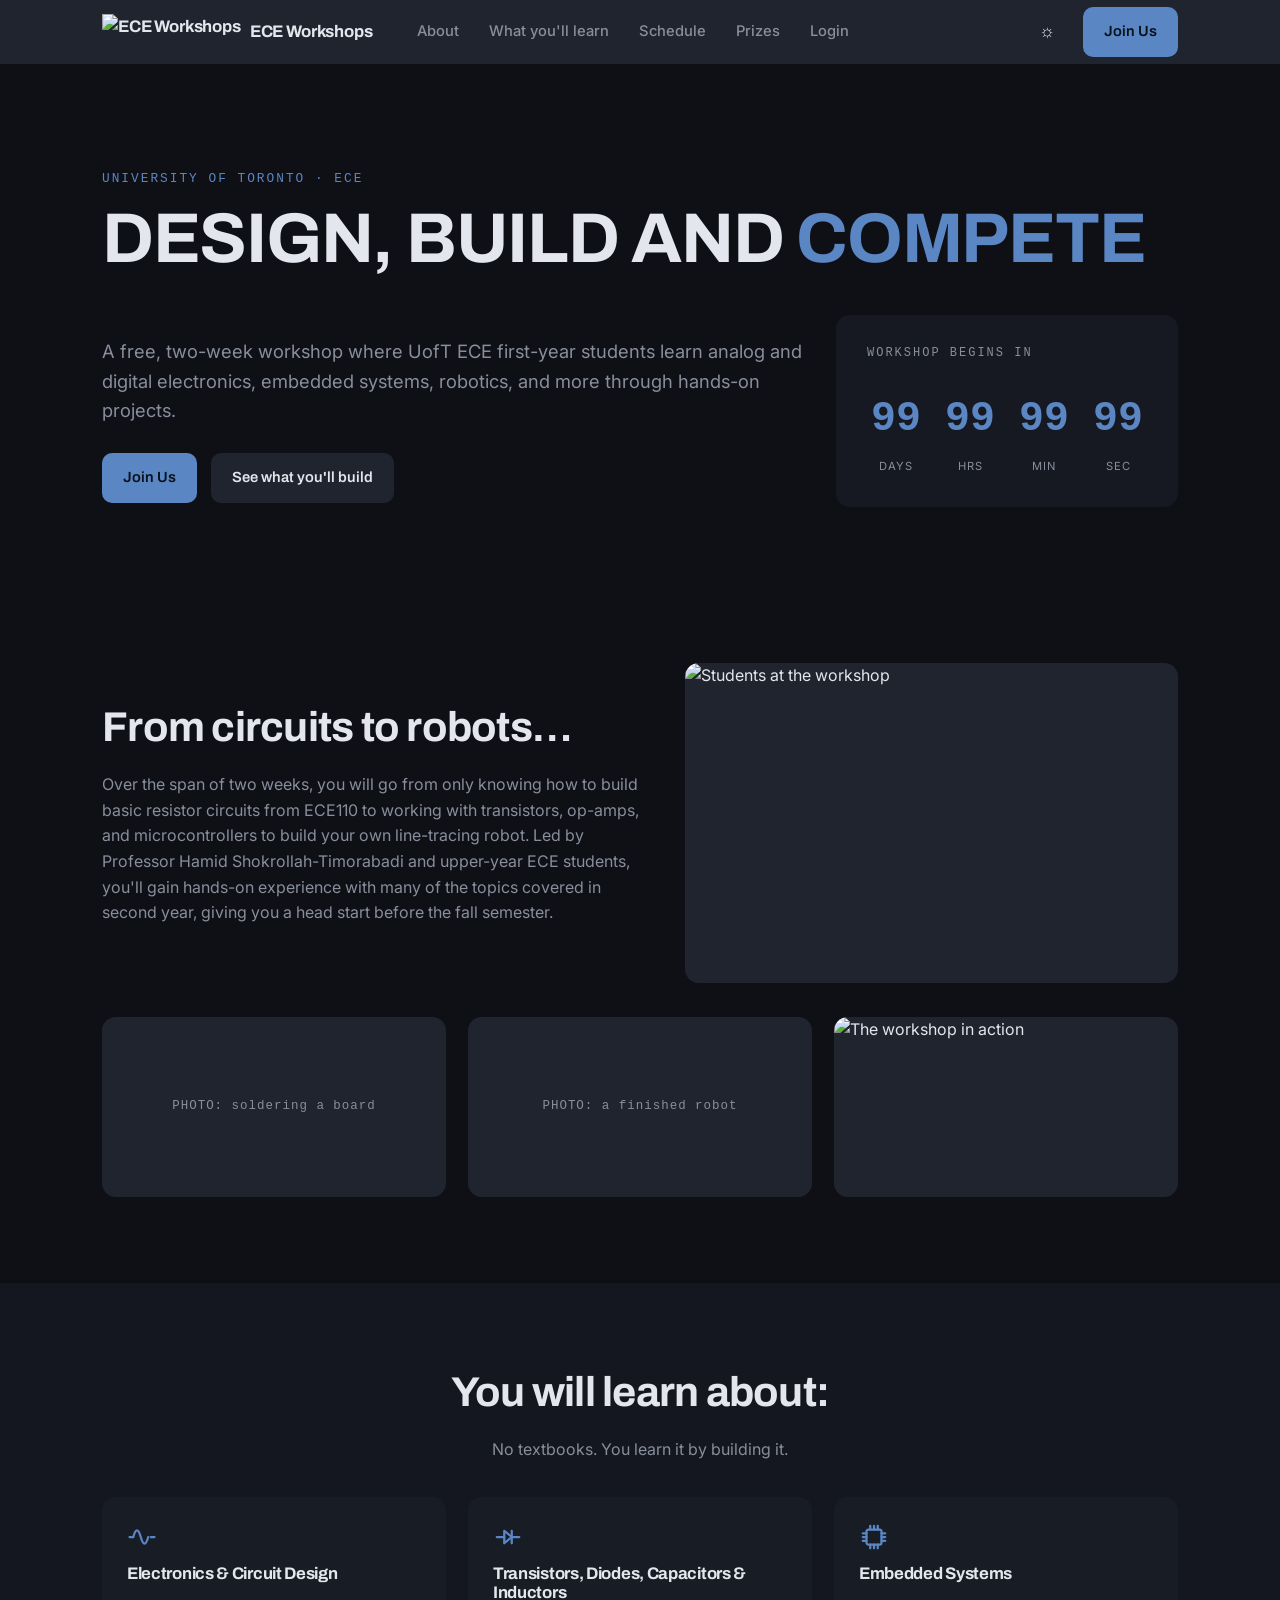
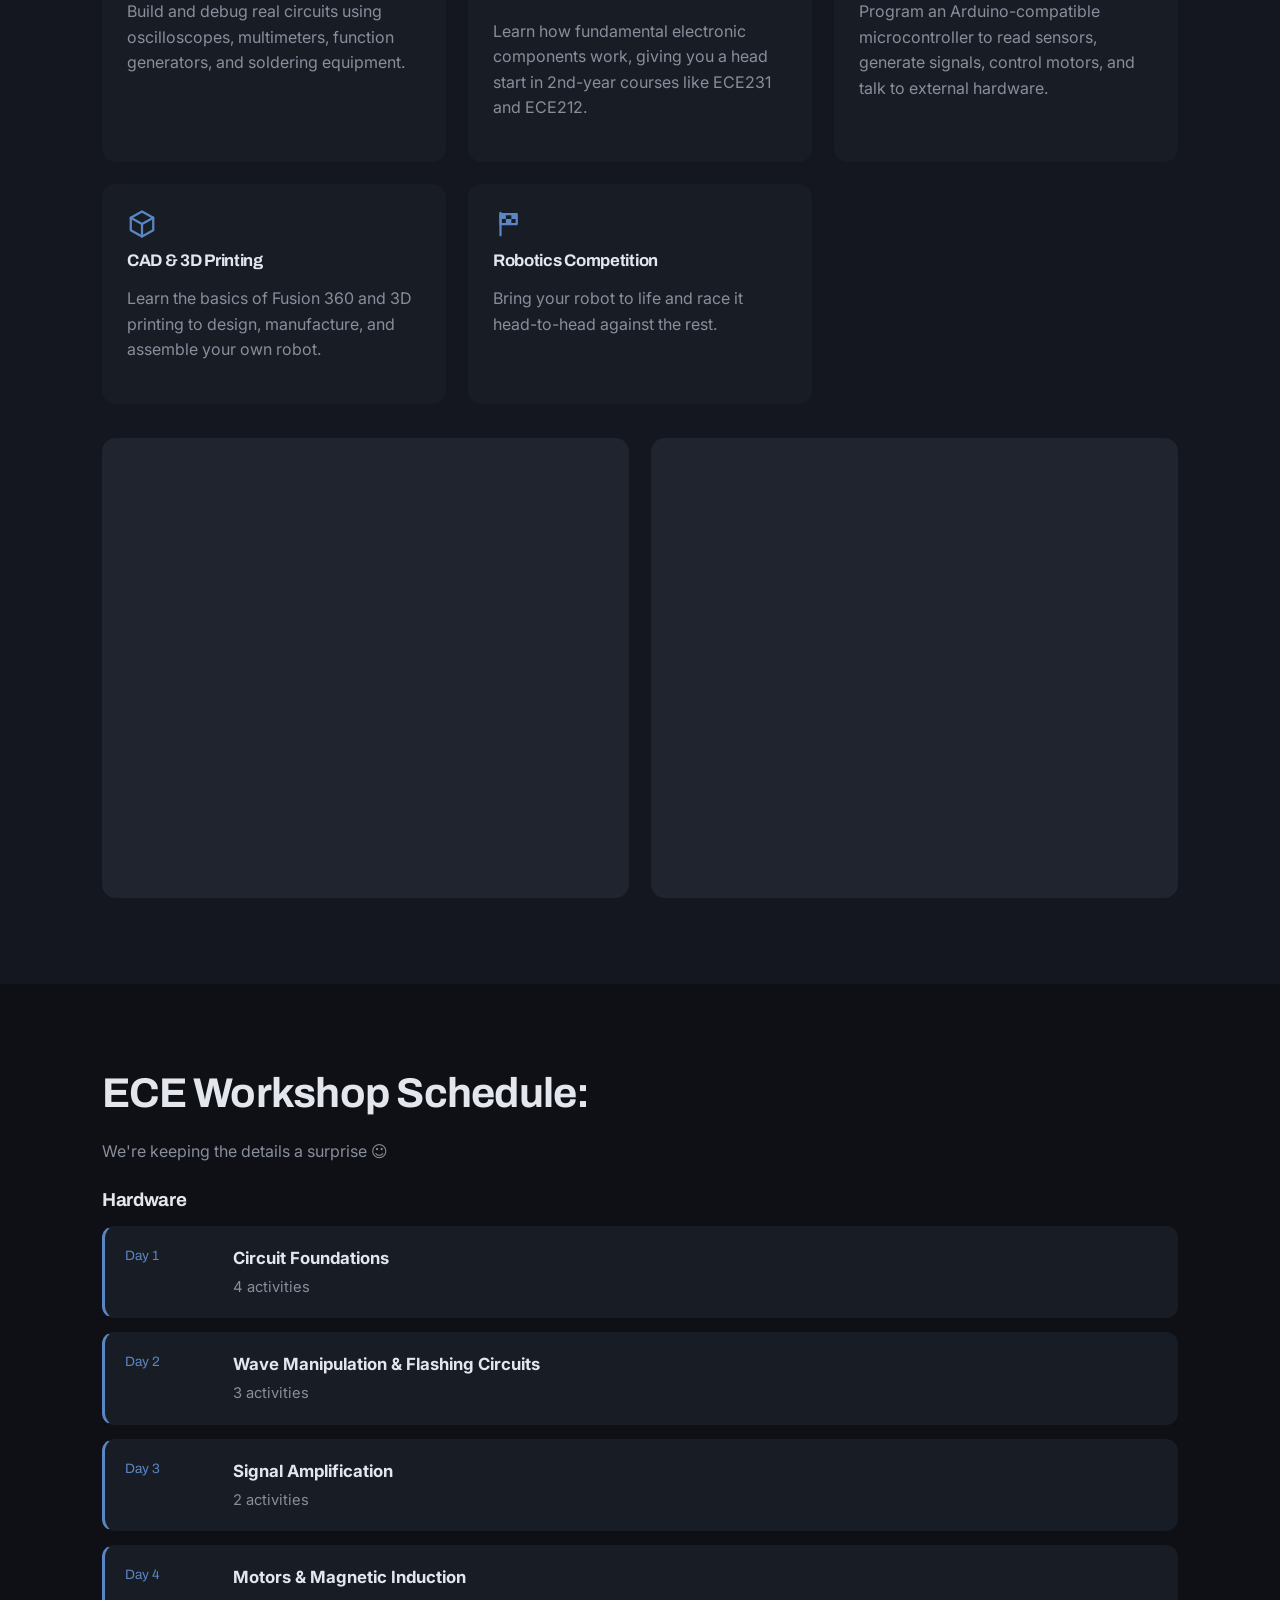
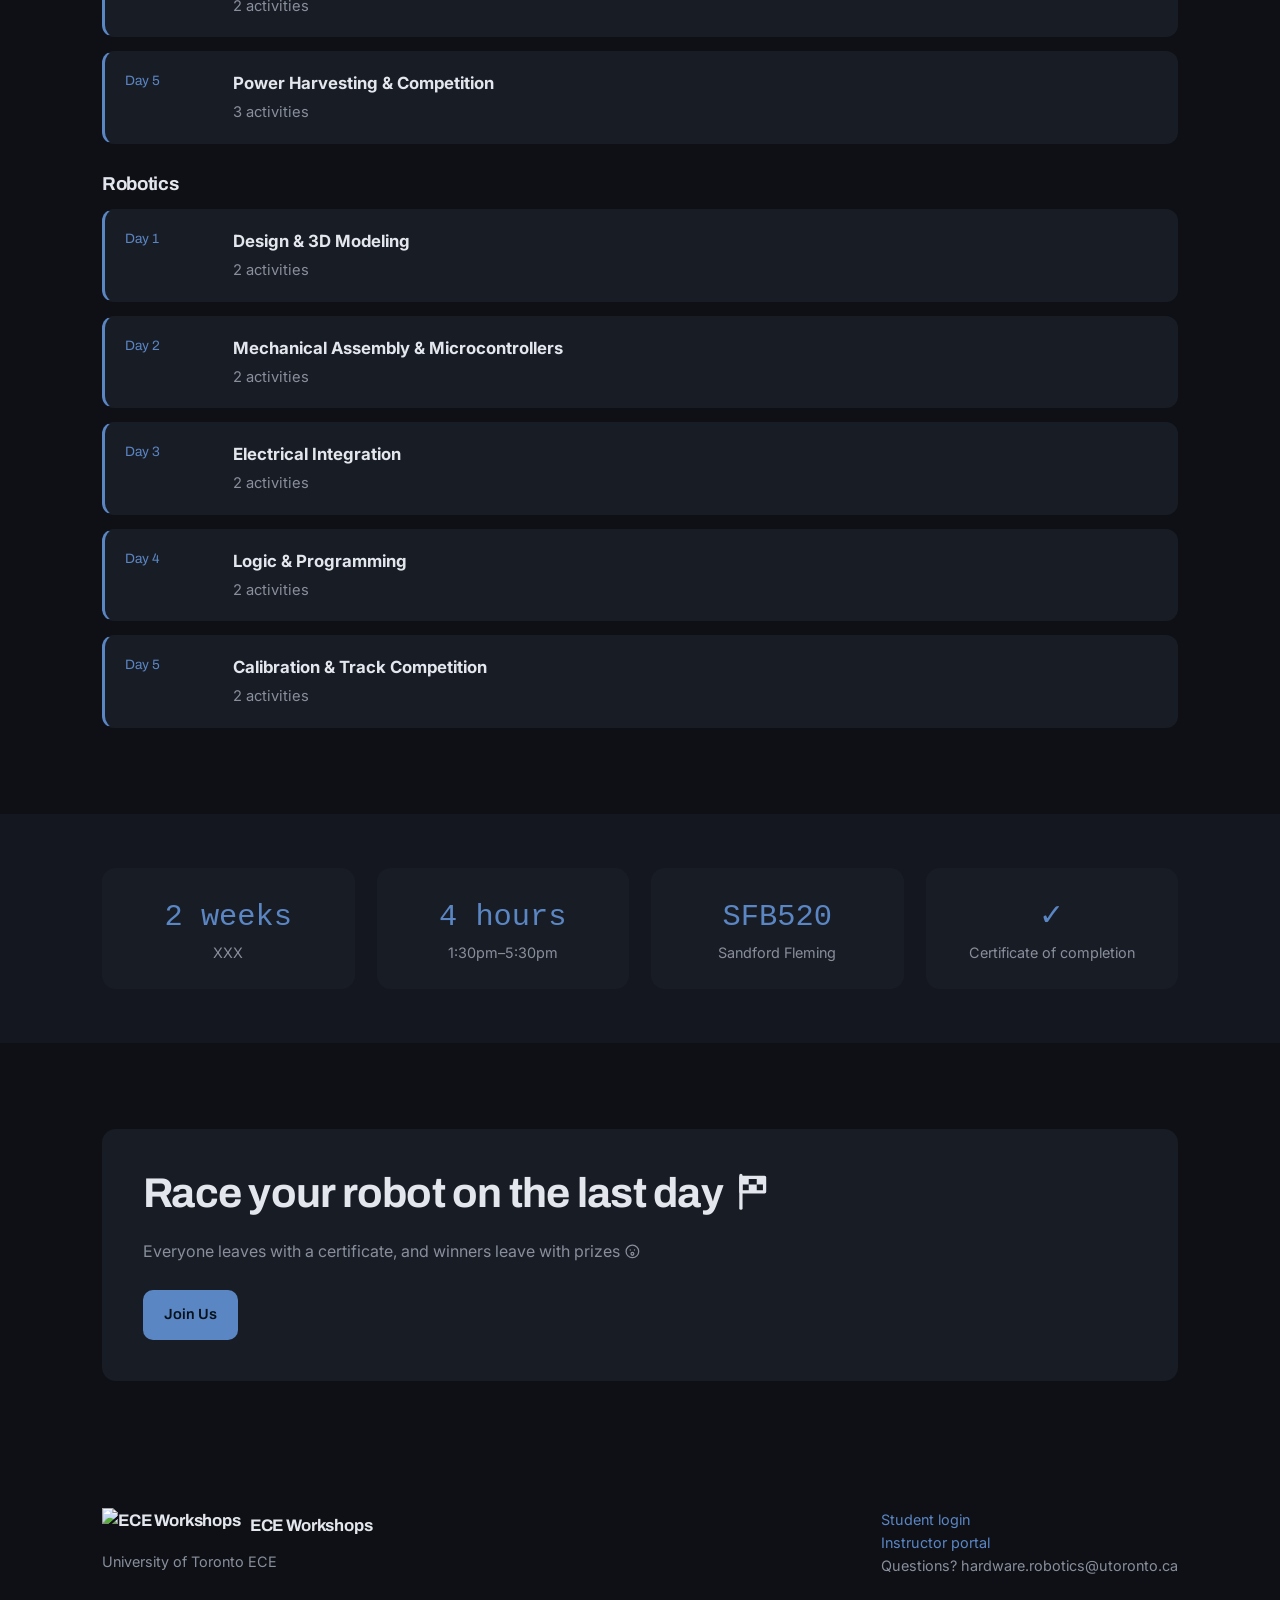
==== index.html @ 134e90f6 "updated photo names to reflect year and changed logo to workshop logo" ====
<!DOCTYPE html>
<html lang="en" data-theme="dark">

<head>
  <meta charset="UTF-8" />
  <meta name="viewport" content="width=device-width, initial-scale=1.0" />
  <title>ECE Workshops · UofT</title>
  <meta name="description"
    content="A free two-week UofT ECE workshop where first-years learn electronics, embedded systems, and robotics through hands-on projects." />

  <!-- set the saved theme before paint so there's no flash -->
  <script>
    (function () {
      try {
        var t = localStorage.getItem("theme");
        if (t) document.documentElement.setAttribute("data-theme", t);
      } catch (e) { }
    })();
  </script>

  <link rel="preconnect" href="https://fonts.googleapis.com" />
  <link rel="preconnect" href="https://fonts.gstatic.com" crossorigin />
  <link
    href="https://fonts.googleapis.com/css2?family=Archivo:wght@500;600;700;800&family=Inter:wght@400;500;600;700&display=swap"
    rel="stylesheet" />
  <link rel="stylesheet" href="css/style.css" />
</head>

<body class="mono">

  <!-- ===== nav ===== -->
  <nav class="nav">
    <div class="wrap nav-inner">
      <a href="index.html" class="brand"><img src="assets/logo.png" class="brand-logo"
          alt="ECE Workshops" /> ECE Workshops</a>
      <div class="nav-links">
        <a href="#about">About</a>
        <a href="#learn">What you'll learn</a>
        <a href="#schedule">Schedule</a>
        <a href="#prizes">Prizes</a>
        <a href="login.html">Login</a>
      </div>
      <div class="nav-right">
        <button id="themeBtn" class="theme-btn" type="button" aria-label="Toggle theme">&#9788;</button>
        <a class="btn btn-primary" href="https://www.youtube.com/watch?v=dQw4w9WgXcQ" target="_blank" rel="noopener">Join Us</a>
      </div>
    </div>
  </nav>

  <!-- ===== hero ===== -->
  <header class="hero">
    <div class="wrap">
      <p class="eyebrow">University of Toronto · ECE</p>
      <h1>Design, Build and <span class="grad">Compete</span></h1>
      <div class="hero-row">
        <div class="hero-left">
          <p class="lead">
            A free, two-week workshop where UofT ECE first-year students learn analog
            and digital electronics, embedded systems, robotics, and more through
            hands-on projects.
          </p>
          <div class="hero-btns">
            <a class="btn btn-primary apply-bob" href="https://www.youtube.com/watch?v=dQw4w9WgXcQ" target="_blank" rel="noopener">Join Us</a>
            <a class="btn btn-ghost" href="#learn">See what you'll build</a>
          </div>
        </div>

        <!-- countdown -->
        <div class="countdown" id="countdown">
          <span class="cd-label">Workshop begins in</span>
          <div class="cd-clock">
            <div class="cd-unit"><b id="cd-d">00</b><span>days</span></div>
            <div class="cd-unit"><b id="cd-h">00</b><span>hrs</span></div>
            <div class="cd-unit"><b id="cd-m">00</b><span>min</span></div>
            <div class="cd-unit"><b id="cd-s">00</b><span>sec</span></div>
          </div>
        </div>
      </div>
    </div>
  </header>

  <!-- ===== about ===== -->
  <section class="section" id="about">
    <div class="wrap split">
      <div class="reveal">
        <h2>From circuits to robots&hellip;</h2>
        <p class="sub">
          Over the span of two weeks, you will go from only knowing how to build
          basic resistor circuits from ECE110 to working with transistors, op-amps,
          and microcontrollers to build your own line-tracing robot. Led by
          Professor Hamid Shokrollah-Timorabadi and upper-year ECE students, you'll
          gain hands-on experience with many of the topics covered in second year,
          giving you a head start before the fall semester.
        </p>
      </div>
      <div class="reveal grid">
        <img class="media tall" src="assets/group_photo_2025.jpg" alt="Students at the workshop" />
      </div>
    </div>

    <div class="wrap grid grid-3" style="margin-top:34px">
      <div class="ph">PHOTO: soldering a board</div>
      <div class="ph">PHOTO: a finished robot</div>
      <img class="media photo" src="assets/workshop_happening_2025.jpg" alt="The workshop in action" />
    </div>
  </section>

  <!-- ===== what you'll learn ===== -->
  <section class="section" id="learn" style="background:var(--bg-2)">
    <div class="reveal wrap" style="text-align:center;margin-bottom:34px">
      <h2>You will learn about:</h2>
      <p class="sub" style="margin:0 auto">No textbooks. You learn it by building it.</p>
    </div>

    <div class="wrap grid grid-3 reveal">
      <div class="card">
        <svg class="cic" viewBox="0 0 24 24" fill="none" stroke="currentColor" stroke-width="1.8" stroke-linecap="round"
          stroke-linejoin="round" aria-hidden="true">
          <path d="M2 12h3" />
          <path d="M19 12h3" />
          <path d="M5 12c2-7 4-7 6 0s4 7 6 0" />
        </svg>
        <h3>Electronics &amp; Circuit Design</h3>
        <p class="muted">Build and debug real circuits using oscilloscopes, multimeters, function generators, and
          soldering equipment.</p>
      </div>
      <div class="card">
        <svg class="cic" viewBox="0 0 24 24" fill="none" stroke="currentColor" stroke-width="1.8" stroke-linecap="round"
          stroke-linejoin="round" aria-hidden="true">
          <path d="M3 12h6" />
          <path d="M21 12h-6" />
          <path d="M9 7l6 5-6 5z" />
          <path d="M15 7v10" />
        </svg>
        <h3>Transistors, Diodes, Capacitors &amp; Inductors</h3>
        <p class="muted">Learn how fundamental electronic components work, giving you a head start in 2nd-year courses
          like ECE231 and ECE212.</p>
      </div>
      <div class="card">
        <svg class="cic" viewBox="0 0 24 24" fill="none" stroke="currentColor" stroke-width="1.8" stroke-linecap="round"
          stroke-linejoin="round" aria-hidden="true">
          <rect x="6" y="6" width="12" height="12" rx="1.5" />
          <path d="M9 3v3M12 3v3M15 3v3M9 18v3M12 18v3M15 18v3M3 9h3M3 12h3M3 15h3M18 9h3M18 12h3M18 15h3" />
        </svg>
        <h3>Embedded Systems</h3>
        <p class="muted">Program an Arduino-compatible microcontroller to read sensors, generate signals, control
          motors, and talk to external hardware.</p>
      </div>
      <div class="card">
        <svg class="cic" viewBox="0 0 24 24" fill="none" stroke="currentColor" stroke-width="1.8" stroke-linecap="round"
          stroke-linejoin="round" aria-hidden="true">
          <path d="M12 2l9 5v10l-9 5-9-5V7z" />
          <path d="M12 12l9-5M12 12v10M12 12L3 7" />
        </svg>
        <h3>CAD &amp; 3D Printing</h3>
        <p class="muted">Learn the basics of Fusion 360 and 3D printing to design, manufacture, and assemble your own
          robot.</p>
      </div>
      <div class="card">
        <svg class="cic" viewBox="0 0 24 24" fill="none" stroke="currentColor" stroke-width="1.8" stroke-linecap="round"
          stroke-linejoin="round" aria-hidden="true">
          <path d="M6 3v18" />
          <path d="M6 4h13v8H6z" />
          <path d="M6 4h4.3v4H6zM14.7 4H19v4h-4.3zM10.3 8h4.4v4h-4.4z" fill="currentColor" stroke="none" />
        </svg>
        <h3>Robotics Competition</h3>
        <p class="muted">Bring your robot to life and race it head-to-head against the rest.</p>
      </div>
    </div>

    <div class="wrap grid grid-2 reveal" style="margin-top:34px">
      <video class="media video" src="assets/hand_crank_joule_thief_2025.MOV" autoplay muted loop playsinline
        preload="auto"></video>
      <video class="media video" src="assets/robot_in_action_2025.MOV" autoplay muted loop playsinline
        preload="auto"></video>
    </div>
  </section>

  <!-- ===== schedule ===== -->
  <section class="section" id="schedule">
    <div class="wrap">
      <div class="reveal" style="margin-bottom:26px">
        <h2>ECE Workshop Schedule:</h2>
        <p class="sub">We're keeping the details a surprise &#9786;</p>
      </div>

      <h3 style="margin-bottom:14px">Hardware</h3>
      <div class="timeline reveal" style="margin-bottom:30px">
        <div class="day-row"><span class="daytag">Day 1</span>
          <div>
            <h4>Circuit Foundations</h4>
            <p>4 activities</p>
          </div>
        </div>
        <div class="day-row"><span class="daytag">Day 2</span>
          <div>
            <h4>Wave Manipulation &amp; Flashing Circuits</h4>
            <p>3 activities</p>
          </div>
        </div>
        <div class="day-row"><span class="daytag">Day 3</span>
          <div>
            <h4>Signal Amplification</h4>
            <p>2 activities</p>
          </div>
        </div>
        <div class="day-row"><span class="daytag">Day 4</span>
          <div>
            <h4>Motors &amp; Magnetic Induction</h4>
            <p>2 activities</p>
          </div>
        </div>
        <div class="day-row"><span class="daytag">Day 5</span>
          <div>
            <h4>Power Harvesting &amp; Competition</h4>
            <p>3 activities</p>
          </div>
        </div>
      </div>

      <h3 style="margin-bottom:14px">Robotics</h3>
      <div class="timeline reveal">
        <div class="day-row"><span class="daytag">Day 1</span>
          <div>
            <h4>Design &amp; 3D Modeling</h4>
            <p>2 activities</p>
          </div>
        </div>
        <div class="day-row"><span class="daytag">Day 2</span>
          <div>
            <h4>Mechanical Assembly &amp; Microcontrollers</h4>
            <p>2 activities</p>
          </div>
        </div>
        <div class="day-row"><span class="daytag">Day 3</span>
          <div>
            <h4>Electrical Integration</h4>
            <p>2 activities</p>
          </div>
        </div>
        <div class="day-row"><span class="daytag">Day 4</span>
          <div>
            <h4>Logic &amp; Programming</h4>
            <p>2 activities</p>
          </div>
        </div>
        <div class="day-row"><span class="daytag">Day 5</span>
          <div>
            <h4>Calibration &amp; Track Competition</h4>
            <p>2 activities</p>
          </div>
        </div>
      </div>
    </div>
  </section>

  <!-- ===== logistics ===== -->
  <section class="section-sm" style="background:var(--bg-2)">
    <div class="wrap grid grid-4 reveal">
      <div class="card stat">
        <div class="big">2 weeks</div>
        <div class="lbl">XXX</div>
      </div>
      <div class="card stat">
        <div class="big">4 hours</div>
        <div class="lbl">1:30pm&ndash;5:30pm</div>
      </div>
      <div class="card stat">
        <div class="big">SFB520</div>
        <div class="lbl">Sandford Fleming</div>
      </div>
      <div class="card stat">
        <div class="big">&#10003;</div>
        <div class="lbl">Certificate of completion</div>
      </div>
    </div>
  </section>

  <!-- ===== prizes ===== -->
  <section class="section" id="prizes">
    <div class="wrap">
      <div class="banner reveal">
        <h2>Race your robot on the last day
          <svg class="iic" viewBox="0 0 24 24" fill="none" stroke="currentColor" stroke-width="1.8"
            stroke-linecap="round" stroke-linejoin="round" aria-hidden="true">
            <path d="M6 3v18" />
            <path d="M6 4h13v8H6z" />
            <path d="M6 4h4.3v4H6zM14.7 4H19v4h-4.3zM10.3 8h4.4v4h-4.4z" fill="currentColor" stroke="none" />
          </svg>
        </h2>
        <p class="sub">
          Everyone leaves with a certificate, and winners leave with prizes
          <svg class="iic" viewBox="0 0 24 24" fill="none" stroke="currentColor" stroke-width="1.8"
            stroke-linecap="round" stroke-linejoin="round" aria-hidden="true">
            <circle cx="12" cy="12" r="9" />
            <circle cx="9" cy="10" r="1" fill="currentColor" stroke="none" />
            <circle cx="15" cy="10" r="1" fill="currentColor" stroke="none" />
            <circle cx="12" cy="15.5" r="2" />
          </svg>
        </p>
        <a class="btn btn-primary apply-bob" href="https://www.youtube.com/watch?v=dQw4w9WgXcQ" target="_blank" rel="noopener" style="margin-top:10px">Join Us</a>
      </div>
    </div>
  </section>

  <!-- ===== footer ===== -->
  <footer class="footer">
    <div class="wrap foot-grid">
      <div>
        <div class="brand" style="margin-bottom:6px"><img src="assets/logo.png" class="brand-logo"
            alt="ECE Workshops" /> ECE Workshops</div>
        <div>University of Toronto ECE</div>
      </div>
      <div>
        <div><a href="login.html">Student login</a></div>
        <div><a href="instructor.html">Instructor portal</a></div>
        <div>Questions? hardware.robotics@utoronto.ca</div>
      </div>
    </div>
  </footer>

  <script src="js/theme.js"></script>
  <script src="js/main.js"></script>
</body>

</html>
---- css/style.css ----
﻿/* ============================================================
   ece workshops - main stylesheet
   one file for the whole site
   theme: uoft institutional navy
   fonts: archivo (headings/brand), inter (ui)
   ============================================================ */

/* theme variables */
:root {
  /* dark navy is default */
  --bg:        #0e1016;   /* greyed navy-slate */
  --bg-2:      #14171f;
  --surface:   #181c25;
  --surface-2: #20242f;
  --sidebar:   #121620;
  --text:      #e3e6ec;
  --muted:     #888e9b;
  /* muted, varied accents (dialed back so it isn't one neon hue) */
  --accent:    #5b86c4;   /* dusty blue */
  --accent-2:  #9a82bd;   /* muted lavender */
  --good:      #6aa385;   /* sage green */
  --warn:      #c79a5f;   /* ochre */
  --teal:      #5fa1a4;   /* muted teal */
  --rose:      #c2807f;   /* muted rose */
  --border:    transparent;   /* flat look, no borders */
  --grid:      rgba(255,255,255,0.014);
  --vignette:  rgba(0,0,0,0.45);
  --shadow:    0 14px 34px rgba(0,0,0,0.40);
  --glow:      0 0 0 rgba(0,0,0,0);

  --maxw: 1120px;
  --radius: 14px;
  --font-head: "Archivo", system-ui, -apple-system, sans-serif;
  --font-body: "Inter", system-ui, -apple-system, sans-serif;
  --font-mono: ui-monospace, "Cascadia Code", "Courier New", monospace;
}

[data-theme="light"] {
  --bg:        #eceef2;
  --bg-2:      #f3f5f8;
  --surface:   #ffffff;
  --surface-2: #eef0f4;
  --sidebar:   #ffffff;
  --text:      #1b2330;
  --muted:     #626a78;
  --accent:    #3f6aa8;   /* dusty blue */
  --accent-2:  #7a5fa6;   /* muted purple */
  --good:      #4a8568;   /* sage green */
  --warn:      #a87b3c;   /* ochre */
  --teal:      #3f8589;   /* muted teal */
  --rose:      #a85f5e;   /* muted rose */
  --border:    transparent;
  --grid:      rgba(20,30,50,0.022);
  --vignette:  rgba(120,135,160,0.22);
  --shadow:    0 14px 30px rgba(40,55,80,0.12);
  --glow:      0 0 0 rgba(0,0,0,0);
}

/* reset */
* { box-sizing: border-box; }

html { scroll-behavior: smooth; }

body {
  margin: 0;
  font-family: var(--font-body);
  color: var(--text);
  background: var(--bg);
  line-height: 1.6;
  -webkit-font-smoothing: antialiased;
  overflow-x: hidden;
  transition: background .35s ease, color .35s ease;
}

/* flat background, no grid or vignette */

img { max-width: 100%; display: block; }

a { color: var(--accent); text-decoration: none; }
a:hover { text-decoration: underline; }

h1, h2, h3 {
  font-family: var(--font-head);
  font-weight: 700;
  line-height: 1.15;
  letter-spacing: -0.018em;
  margin: 0 0 .5em;
}

.wrap {
  width: 100%;
  max-width: var(--maxw);
  margin: 0 auto;
  padding: 0 22px;
}

.section { padding: 86px 0; }
.section-sm { padding: 54px 0; }

.eyebrow {
  font-family: var(--font-mono);
  font-size: .8rem;
  letter-spacing: 2px;
  text-transform: uppercase;
  color: var(--teal);
  margin-bottom: 10px;
}

.muted { color: var(--muted); }

/* ---------- buttons ---------- */
.btn {
  display: inline-flex;
  align-items: center;
  gap: 8px;
  font-family: var(--font-head);
  font-size: .92rem;
  font-weight: 600;
  letter-spacing: 0;
  padding: 12px 20px;
  border-radius: 10px;
  border: 1px solid transparent;
  cursor: pointer;
  transition: background .15s ease, border-color .15s ease, color .15s ease;
}
.btn:hover { text-decoration: none; }

.btn-primary {
  background: var(--accent);
  color: #06121a;
}
.btn-primary:hover { filter: brightness(0.94); }

.btn-ghost {
  background: var(--surface-2);
  color: var(--text);
}
.btn-ghost:hover { background: color-mix(in srgb, var(--text) 9%, var(--surface-2)); }

/* ---------- nav ---------- */
.nav {
  position: sticky;
  top: 0;
  z-index: 50;
  background: var(--surface-2);
}
.nav-inner {
  display: flex;
  align-items: center;
  gap: 18px;
  height: 64px;
}
.brand {
  font-family: var(--font-head);
  font-weight: 700;
  font-size: 1.05rem;
  color: var(--text);
  letter-spacing: -0.01em;
  display: flex;
  align-items: center;
  gap: 9px;
}
.brand:hover { text-decoration: none; }
.brand-logo { height: 36px; width: auto; display: block; }
.nav-links {
  display: flex;
  gap: 30px;
  margin-left: 26px;
}
.nav-links a {
  color: var(--muted);
  font-size: .92rem;
  font-weight: 500;
}
.nav-links a:hover { color: var(--text); text-decoration: none; }
.nav-right {
  margin-left: auto;
  display: flex;
  align-items: center;
  gap: 16px;
}
/* plain text link in the nav (e.g. Home), grounded not a pill */
.nav-back {
  color: var(--muted);
  font-size: .92rem;
  font-weight: 500;
}
.nav-back:hover { color: var(--text); text-decoration: none; }

/* theme toggle button */
.theme-btn {
  width: 40px;
  height: 40px;
  border-radius: 50%;
  border: none;
  background: var(--surface-2);
  color: var(--text);
  font-size: 1.1rem;
  cursor: pointer;
  display: grid;
  place-items: center;
  transition: transform .2s ease;
}
.theme-btn:hover { color: var(--accent); }

/* ---------- hero ---------- */
.hero {
  position: relative;
  padding: 92px 0 70px;
  overflow: hidden;
}
.hero h1 {
  font-size: clamp(2.4rem, 6vw, 4.4rem);
  text-transform: uppercase;
}
.hero h1 .grad {
  color: var(--accent);
}
.hero p.lead {
  font-size: 1.15rem;
  color: var(--muted);
  margin: 18px 0 28px;
}
.hero-btns { display: flex; gap: 14px; flex-wrap: wrap; }

.hero-row {
  display: flex;
  align-items: stretch;
  gap: 28px;
  margin-top: 18px;
  flex-wrap: wrap;
}
.hero-left {
  flex: 1 1 420px;
  display: flex;
  flex-direction: column;
  justify-content: center;
}
.hero-left .lead { margin-top: 0; }

/* floating emoji in hero */
.floaty {
  position: absolute;
  font-size: 2.4rem;
  opacity: .8;
  filter: drop-shadow(0 6px 14px rgba(0,0,0,.3));
  animation: float 6s ease-in-out infinite;
  user-select: none;
  pointer-events: none;
}
.floaty.f1 { top: 14%;  right: 12%; animation-delay: 0s;   }
.floaty.f2 { top: 52%;  right: 26%; animation-delay: 1.2s; font-size: 3rem; }
.floaty.f3 { top: 72%;  right: 8%;  animation-delay: .6s;  }
.floaty.f4 { top: 30%;  right: 38%; animation-delay: 2s;   font-size: 1.8rem; }

@keyframes float {
  0%, 100% { transform: translateY(0) rotate(-3deg); }
  50%      { transform: translateY(-18px) rotate(3deg); }
}

/* countdown box */
.countdown {
  flex: 0 0 auto;
  display: flex;
  flex-direction: column;
  justify-content: center;
  gap: 22px;
  padding: 28px 30px;
  border: 1px solid var(--border);
  border-radius: var(--radius);
  background: color-mix(in srgb, var(--surface) 75%, transparent);
}
.countdown .cd-label {
  font-family: var(--font-mono);
  font-size: .75rem;
  letter-spacing: 2px;
  text-transform: uppercase;
  color: var(--muted);
}
.cd-clock { display: flex; gap: 16px; flex-wrap: nowrap; }
.cd-unit { text-align: center; min-width: 58px; }
.cd-unit b {
  font-family: var(--font-mono);
  font-size: 2.6rem;
  color: var(--accent);
  display: block;
}
.cd-unit span {
  font-size: .7rem;
  letter-spacing: 1px;
  text-transform: uppercase;
  color: var(--muted);
}

/* ---------- generic cards / grids ---------- */
.grid { display: grid; gap: 22px; }
.grid-2 { grid-template-columns: repeat(2, 1fr); }
.grid-3 { grid-template-columns: repeat(3, 1fr); }
.grid-4 { grid-template-columns: repeat(4, 1fr); }

.card {
  background: var(--surface);
  border: 1px solid var(--border);
  border-radius: var(--radius);
  padding: 24px;
  transition: transform .2s ease, border-color .2s ease;
}
.card h3 { font-size: 1.05rem; }
.card .emoji { font-size: 1.9rem; display: block; margin-bottom: 10px; }

/* placeholder image box, no real assets yet */
.ph {
  display: grid;
  place-items: center;
  text-align: center;
  border-radius: var(--radius);
  border: 1px dashed var(--border);
  color: var(--muted);
  font-family: var(--font-mono);
  font-size: .78rem;
  letter-spacing: 1px;
  padding: 18px;
  min-height: 180px;
  background: var(--surface-2);
}
.ph.tall { min-height: 260px; }
.ph.video { min-height: 220px; }
.ph.video::before { content: "â–¶  "; font-size: 1rem; }

/* real photos / videos, sized to match the placeholders */
.media {
  width: 100%;
  display: block;
  border-radius: var(--radius);
  object-fit: cover;
  background: var(--surface-2);
}
.media.tall  { height: 320px; }
.media.photo { height: 180px; }
/* portrait (phone-shot) clips: fix the height, let width follow so they
   show full-frame and uncropped, centered in their column */
.media.video {
  width: auto;
  max-width: 100%;
  height: 460px;
  margin: 0 auto;
  justify-self: center;
  object-fit: contain;
}

/* ---------- about / text + image ---------- */
.split {
  display: grid;
  grid-template-columns: 1.1fr 1fr;
  gap: 40px;
  align-items: center;
}
.section h2 { font-size: clamp(1.8rem, 4vw, 2.6rem); }
.section .sub { color: var(--muted); max-width: 620px; }

/* ---------- schedule ---------- */
.timeline { display: grid; gap: 14px; }
.day-row {
  display: grid;
  grid-template-columns: 90px 1fr;
  gap: 18px;
  align-items: start;
  padding: 18px 20px;
  background: var(--surface);
  border: 1px solid var(--border);
  border-left: 3px solid var(--accent);
  border-radius: 12px;
}
.day-row .daytag {
  font-family: var(--font-head);
  font-size: .85rem;
  color: var(--accent);
}
.day-row h4 { margin: 0 0 4px; font-size: 1.05rem; }
.day-row p { margin: 0; color: var(--muted); font-size: .92rem; }

/* ---------- logistics stat cards ---------- */
.stat { text-align: center; }
.stat .big {
  font-family: var(--font-mono);
  font-size: 1.9rem;
  color: var(--accent);
}
.stat .lbl { color: var(--muted); font-size: .9rem; }

/* ---------- prizes banner ---------- */
.banner {
  border-radius: var(--radius);
  padding: 40px;
  border: 1px solid var(--border);
  background: var(--surface);
}

/* ---------- footer ---------- */
.footer {
  border-top: 1px solid var(--border);
  padding: 40px 0;
  color: var(--muted);
  font-size: .9rem;
}
.footer .foot-grid {
  display: flex;
  justify-content: space-between;
  gap: 20px;
  flex-wrap: wrap;
}

/* ---------- scroll reveal ---------- */
/* scroll-reveal disabled; content is shown immediately (no animation) */
.reveal { opacity: 1; transform: none; }
.reveal.in { opacity: 1; transform: none; }

/* the one animation we keep: a gentle bob on inline Apply buttons */
@keyframes bob {
  0%, 100% { transform: translateY(0); }
  50%      { transform: translateY(-5px); }
}
.apply-bob { animation: bob 1.8s ease-in-out infinite; }

/* monochrome inline icons (single color, no emoji) */
.cic { width: 30px; height: 30px; display: block; margin-bottom: 12px; color: var(--accent); }
.iic { width: 1.05em; height: 1.05em; vertical-align: -0.16em; }
.big-ic { width: 46px; height: 46px; color: var(--muted); }

/* ============================================================
   auth pages (login / signup)
   ============================================================ */
.auth-wrap {
  min-height: calc(100vh - 64px);
  display: grid;
  place-items: center;
  padding: 40px 20px;
}
.auth-card {
  width: 100%;
  max-width: 420px;
  background: var(--surface);
  border: 1px solid var(--border);
  border-radius: var(--radius);
  padding: 34px;
  box-shadow: var(--shadow);
}
.auth-card h1 { font-size: 1.7rem; text-align: center; margin-bottom: 6px; }
.auth-card .sub {
  text-align: center;
  color: var(--muted);
  font-size: .9rem;
  margin: 0 auto 26px;
  max-width: 30ch;
}
.field { margin-bottom: 16px; }
.field label {
  display: block;
  font-size: .82rem;
  margin-bottom: 6px;
  color: var(--muted);
}
.field input {
  width: 100%;
  padding: 12px 14px;
  border-radius: 10px;
  border: none;
  background: var(--surface-2);
  color: var(--text);
  font-family: var(--font-body);
  font-size: .95rem;
  transition: box-shadow .15s ease;
}
.field input::placeholder { color: color-mix(in srgb, var(--muted) 70%, transparent); }
.field input:focus {
  outline: none;
  box-shadow: 0 0 0 2px color-mix(in srgb, var(--accent) 35%, transparent);
}
.auth-card .btn { width: 100%; justify-content: center; margin-top: 4px; }
.auth-switch { text-align: center; margin-top: 20px; font-size: .88rem; color: var(--muted); }
.auth-switch a { font-weight: 600; }
/* tiny official-looking legal line under the card */
.auth-legal {
  text-align: center;
  margin-top: 22px;
  font-size: .74rem;
  color: var(--muted);
  opacity: .75;
}
.auth-legal a { color: inherit; }
.auth-legal a:hover { color: var(--text); }

.note {
  font-size: .82rem;
  color: var(--muted);
  background: var(--surface-2);
  border: 1px solid var(--border);
  border-radius: 10px;
  padding: 12px 14px;
  margin-bottom: 18px;
}
.form-msg { font-size: .88rem; margin-top: 12px; min-height: 20px; }
.form-msg.ok  { color: var(--good); }
.form-msg.err { color: #ff6b6b; }

/* tabs on auth card */
.tabs { display: flex; gap: 6px; margin-bottom: 22px; background: var(--bg-2); padding: 5px; border-radius: 12px; }
.tab {
  flex: 1;
  text-align: center;
  padding: 9px;
  border-radius: 9px;
  cursor: pointer;
  font-size: .9rem;
  color: var(--muted);
  border: none;
  background: transparent;
  font-family: var(--font-body);
}
.tab.active { background: var(--surface); color: var(--text); box-shadow: var(--shadow); }

/* ============================================================
   dashboard
   ============================================================ */
.dash-head {
  padding: 40px 0 10px;
}
.dash-head h1 { font-size: 1.9rem; }
.progress-wrap { margin-top: 18px; }
.progress-bar {
  height: 12px;
  border-radius: 999px;
  background: var(--surface-2);
  overflow: hidden;
  border: 1px solid var(--border);
}
.progress-bar i {
  display: block;
  height: 100%;
  width: 0;
  background: var(--good);
  transition: width 1s ease;
}
.progress-label { font-size: .85rem; color: var(--muted); margin-top: 8px; }

.day-card {
  background: var(--surface);
  border: 1px solid var(--border);
  border-radius: var(--radius);
  padding: 22px;
  position: relative;
  overflow: hidden;
}
.day-card .daytag {
  font-family: var(--font-mono);
  font-size: .75rem;
  letter-spacing: 1px;
  color: var(--accent);
  text-transform: uppercase;
}
/* give each day its own muted hue so it isn't one flat blue */
.day-card:nth-child(5n+2) .daytag { color: var(--teal); }
.day-card:nth-child(5n+3) .daytag { color: var(--good); }
.day-card:nth-child(5n+4) .daytag { color: var(--warn); }
.day-card:nth-child(5n+5) .daytag { color: var(--accent-2); }
.day-card h3 { font-size: 1.1rem; margin: 8px 0; }
.day-card.locked { color: var(--muted); }
.day-card.locked h3 { color: var(--muted); }
.lock-overlay {
  display: flex;
  align-items: center;
  gap: 8px;
  margin-top: 12px;
  font-size: .85rem;
  color: var(--muted);
}
.badge {
  display: inline-block;
  font-size: .72rem;
  letter-spacing: 1px;
  text-transform: uppercase;
  padding: 3px 10px;
  border-radius: 999px;
  font-family: var(--font-mono);
}
.badge.open   { background: color-mix(in srgb, var(--good) 22%, transparent); color: var(--good); }
.badge.locked { background: var(--surface-2); color: var(--muted); border: 1px solid var(--border); }
.badge.today  { background: color-mix(in srgb, var(--accent) 22%, transparent); color: var(--accent); }

.day-card .links { margin-top: 14px; display: flex; flex-wrap: wrap; gap: 10px; }
.chip {
  font-size: .82rem;
  padding: 7px 12px;
  border-radius: 9px;
  background: var(--surface-2);
  color: var(--text);
}
.chip:hover { background: color-mix(in srgb, var(--text) 9%, var(--surface-2)); text-decoration: none; }

/* resources table-ish list */
.res-list { display: grid; gap: 10px; }
.res-row {
  display: flex;
  align-items: center;
  gap: 14px;
  padding: 14px 18px;
  background: var(--surface);
  border: 1px solid var(--border);
  border-radius: 12px;
}
.res-row .ricon { font-size: 1.3rem; }
.res-row .rname { font-weight: 600; }
.res-row .rmeta { color: var(--muted); font-size: .82rem; }
.res-row .btn { margin-left: auto; }

/* gate banner if not "logged in" */
.gate {
  max-width: 460px;
  margin: 80px auto;
  text-align: center;
}

.filler {
  text-align: center;
  max-width: 560px;
  margin: 0 auto;
  padding: 70px 0;
}
.filler .big-emoji { font-size: 3.4rem; }

/* ---------- responsive ---------- */
@media (max-width: 860px) {
  .grid-3, .grid-4 { grid-template-columns: repeat(2, 1fr); }
  .split { grid-template-columns: 1fr; }
  .nav-links { display: none; }
  .floaty { display: none; }
  .countdown { flex-basis: 100%; }
}
@media (max-width: 540px) {
  .grid-2, .grid-3, .grid-4 { grid-template-columns: 1fr; }
  .section { padding: 60px 0; }
  .cd-clock { flex-wrap: wrap; }
  .cd-unit { min-width: 48px; }
  .cd-unit b { font-size: 1.5rem; }
  .footer .foot-grid { flex-direction: column; }
}

/* respect reduced motion */
@media (prefers-reduced-motion: reduce) {
  * { animation: none !important; scroll-behavior: auto; }
  .reveal { opacity: 1; transform: none; transition: none; }
}

/* pages tagged .mono (dashboard, instructor) keep to one accent + grey */
body.mono .eyebrow { color: var(--accent); }
body.mono .progress-bar i { background: var(--accent); }
body.mono .day-card .daytag { color: var(--accent); }
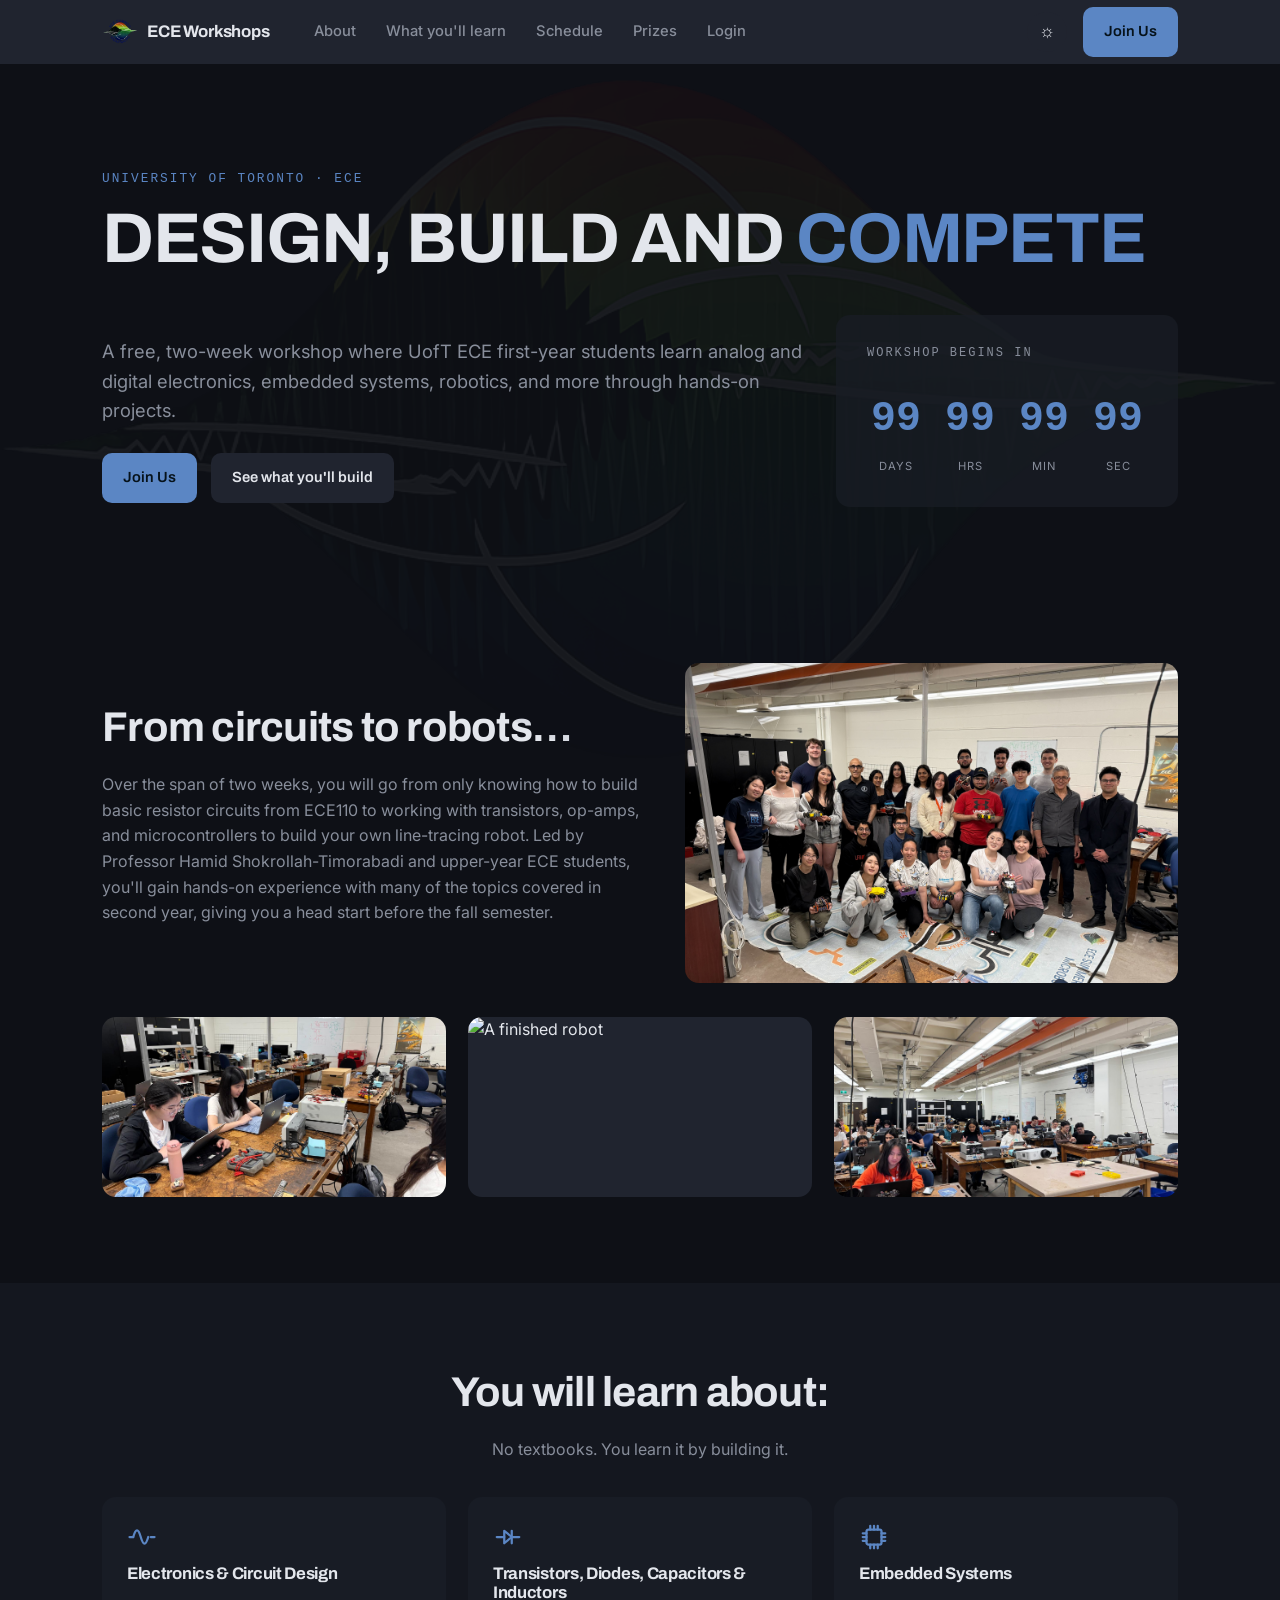
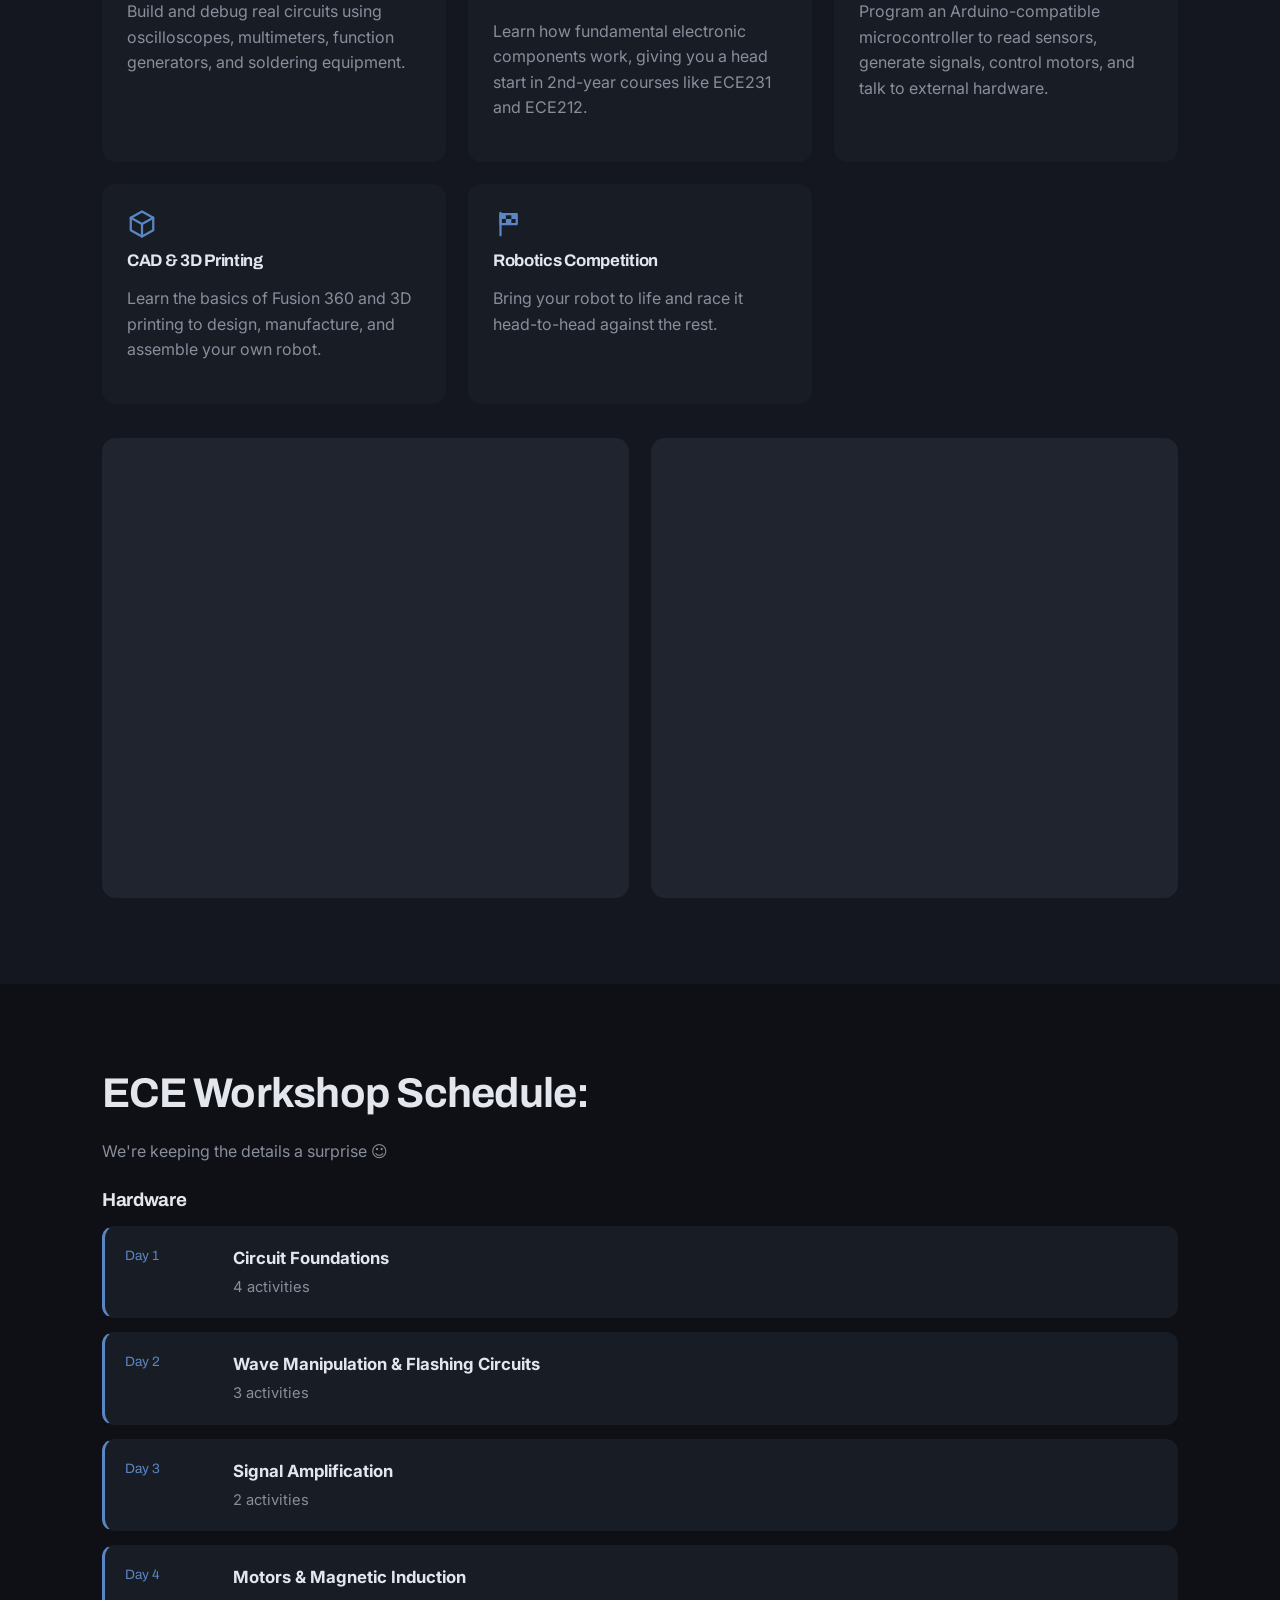
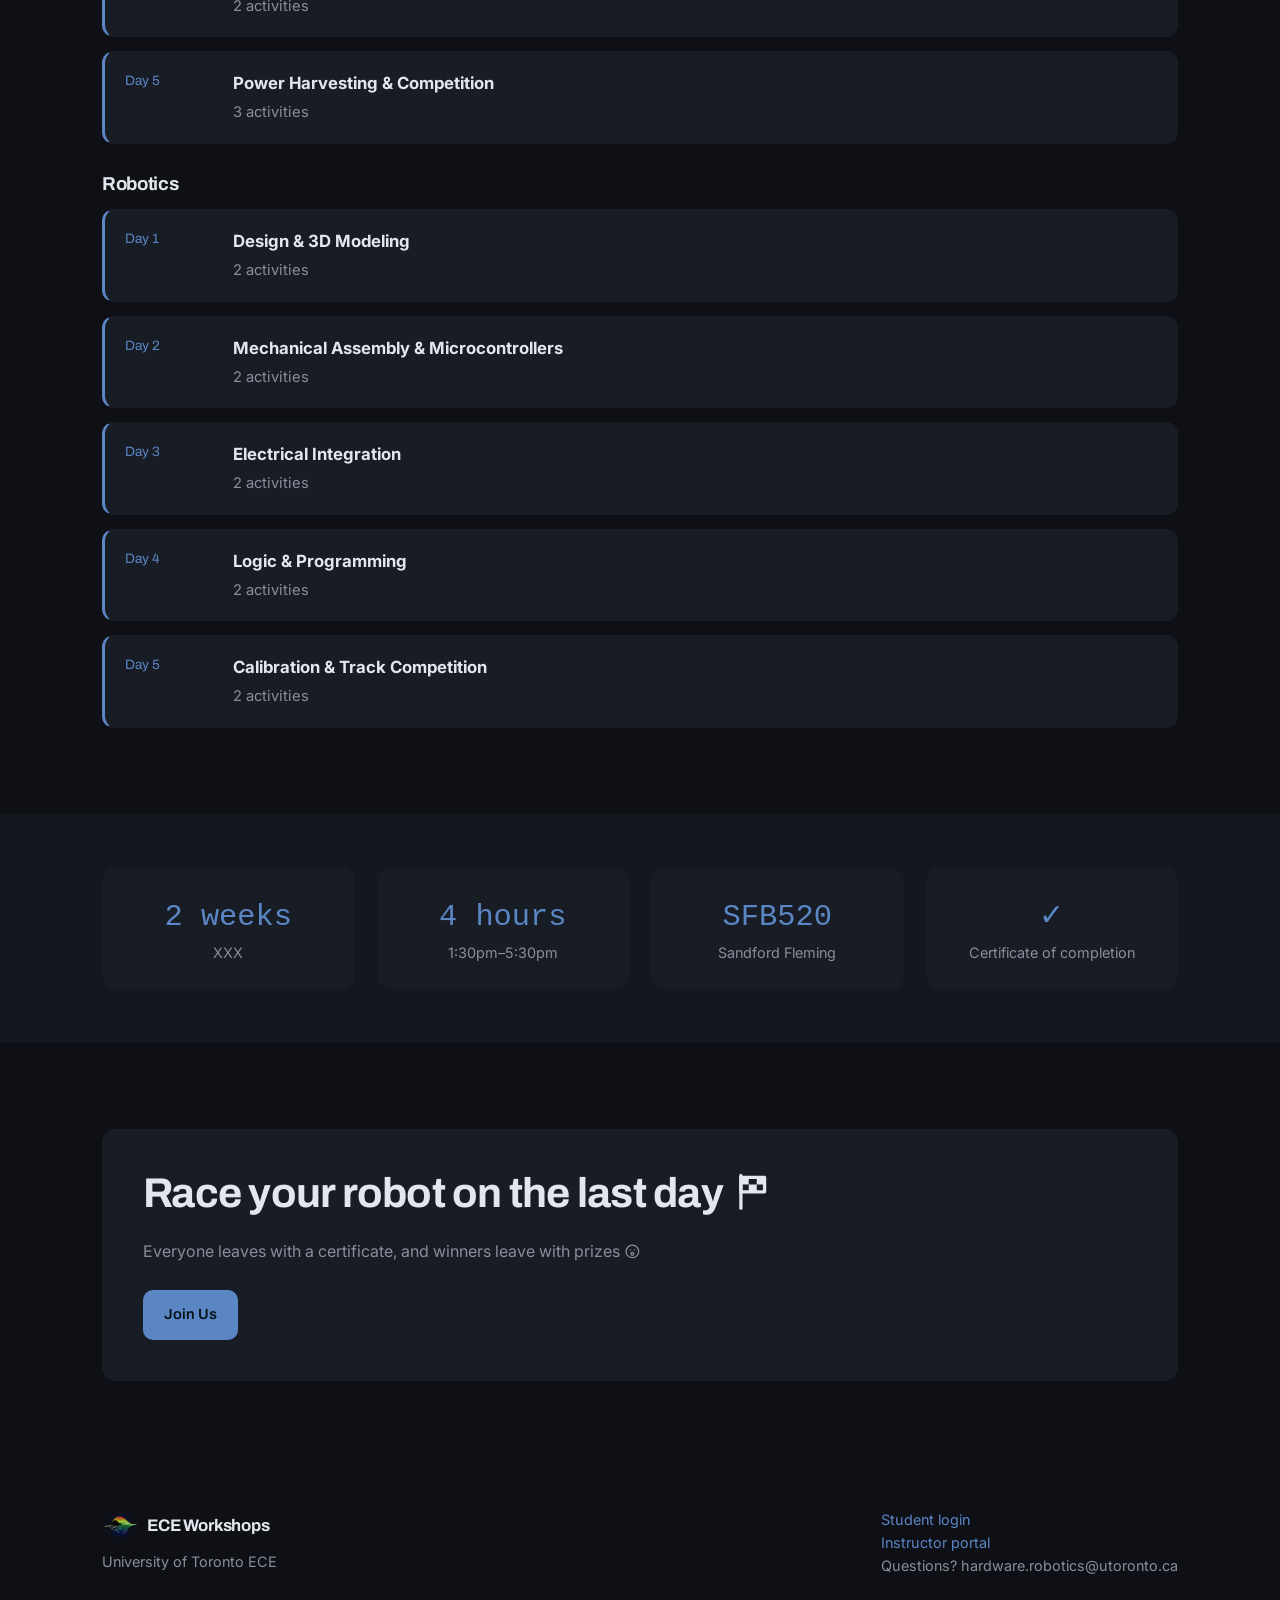
==== commit 06de4f1b: "added gallery and updated placeholder photos" ====
--- a/index.html
+++ b/index.html
@@ -27,6 +27,9 @@
 </head>
 
 <body class="mono">
+
+  <!-- faint upscaled logo mark (no text), scrolls with the page -->
+  <img class="bg-logo" src="assets/logo-mark.png" alt="" aria-hidden="true" />
 
   <!-- ===== nav ===== -->
   <nav class="nav">
@@ -94,14 +97,14 @@
         </p>
       </div>
       <div class="reveal grid">
-        <img class="media tall" src="assets/group_photo_2025.jpg" alt="Students at the workshop" />
+        <img class="media tall" src="assets/gallery/group-main-alt.jpeg" alt="Students at the workshop" />
       </div>
     </div>
 
     <div class="wrap grid grid-3" style="margin-top:34px">
-      <div class="ph">PHOTO: soldering a board</div>
-      <div class="ph">PHOTO: a finished robot</div>
-      <img class="media photo" src="assets/workshop_happening_2025.jpg" alt="The workshop in action" />
+      <img class="media photo" src="assets/gallery/class-closeup.jpeg" alt="Working at the bench" />
+      <img class="media photo" src="assets/gallery/robot-closeup.png" alt="A finished robot" />
+      <img class="media photo" src="assets/gallery/class-2.jpeg" alt="The workshop in action" />
     </div>
   </section>
 
@@ -169,9 +172,9 @@
     </div>
 
     <div class="wrap grid grid-2 reveal" style="margin-top:34px">
-      <video class="media video" src="assets/hand_crank_joule_thief_2025.MOV" autoplay muted loop playsinline
+      <video class="media video" src="assets/gallery/hand_crank_joule_thief_2025.MOV" autoplay muted loop playsinline
         preload="auto"></video>
-      <video class="media video" src="assets/robot_in_action_2025.MOV" autoplay muted loop playsinline
+      <video class="media video" src="assets/gallery/robot_in_action_2025.MOV" autoplay muted loop playsinline
         preload="auto"></video>
     </div>
   </section>
--- a/css/style.css
+++ b/css/style.css
@@ -76,6 +76,22 @@
 
 img { max-width: 100%; display: block; }
 
+/* huge faint logo behind the hero, scrolls with the page.
+   pulled up so the visible part starts a bit below the 64px nav
+   (the top of the png is a soft glow you can't see at this opacity) */
+.bg-logo {
+  position: absolute;
+  top: -100px;
+  left: 50%;
+  width: min(1400px, 100%);
+  max-width: none;
+  transform: translateX(-50%);
+  opacity: .05;
+  pointer-events: none;
+  user-select: none;
+  z-index: 0;
+}
+
 a { color: var(--accent); text-decoration: none; }
 a:hover { text-decoration: underline; }
 
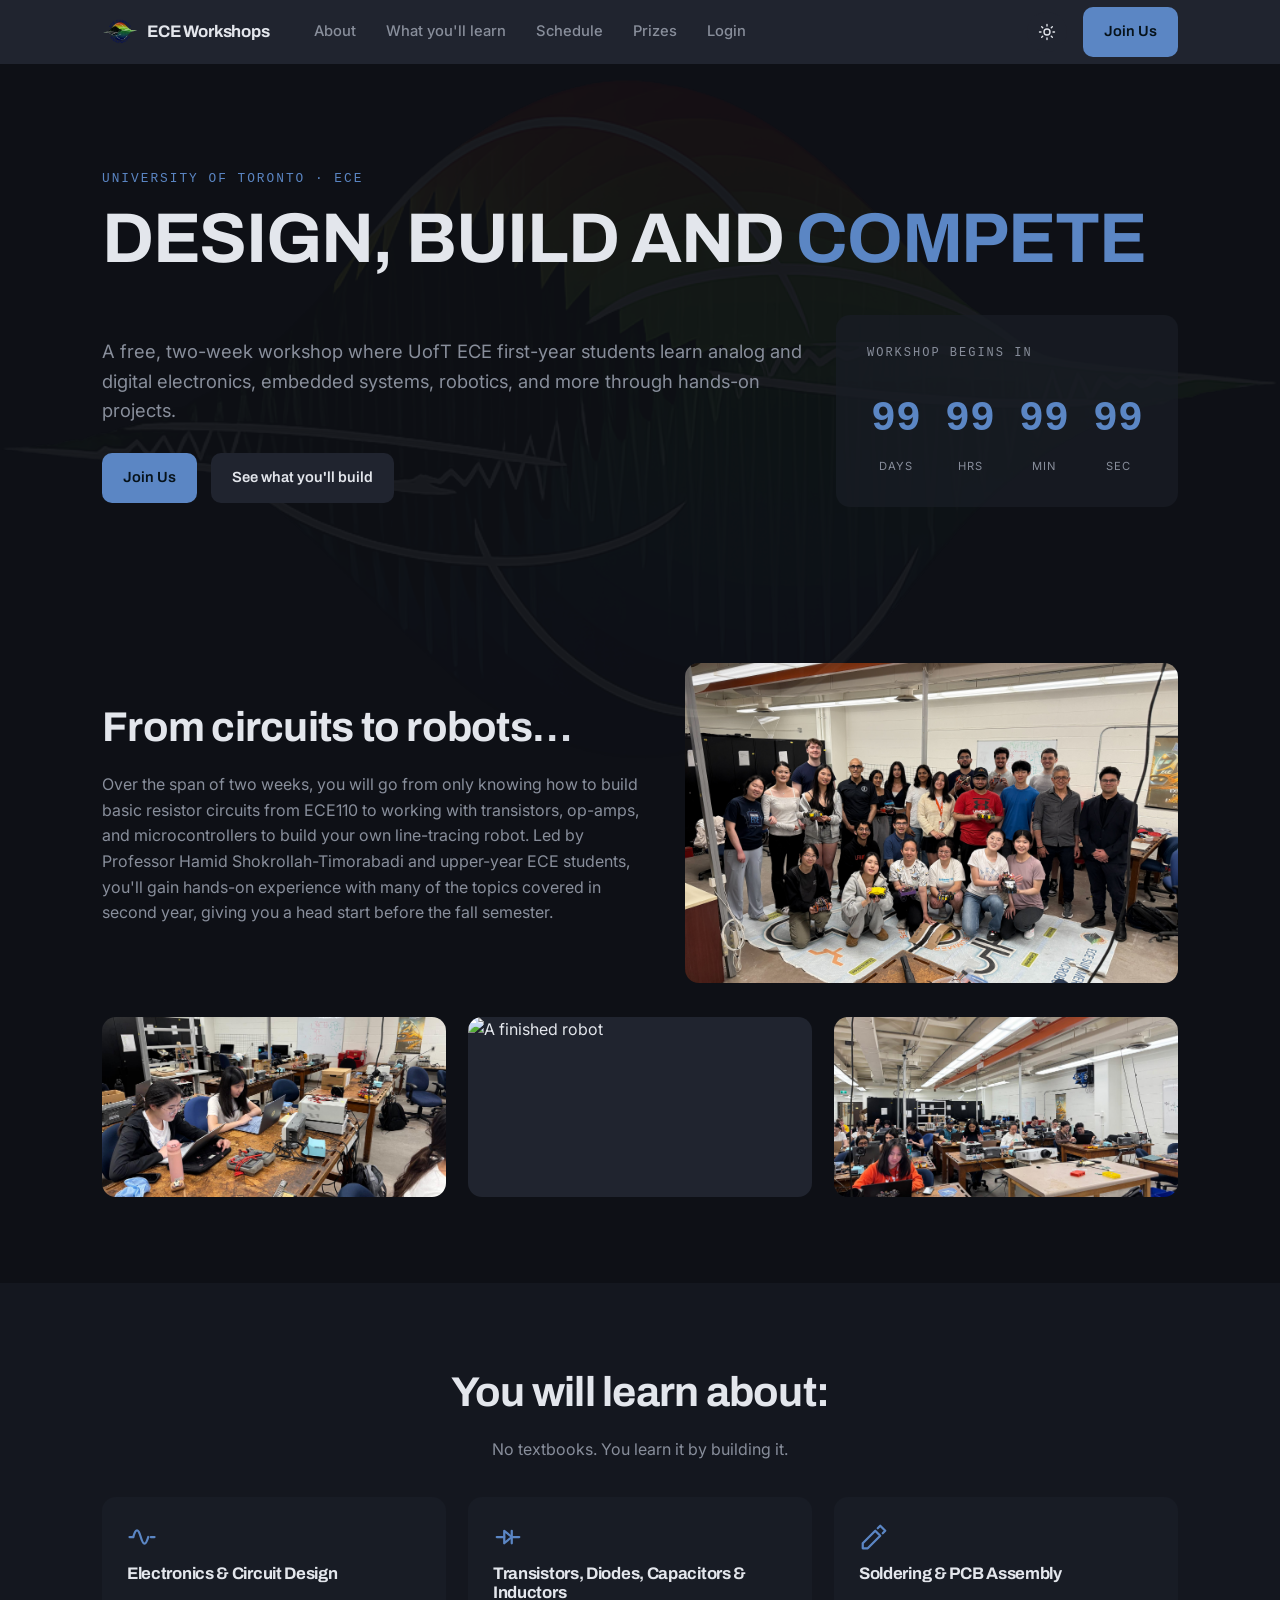
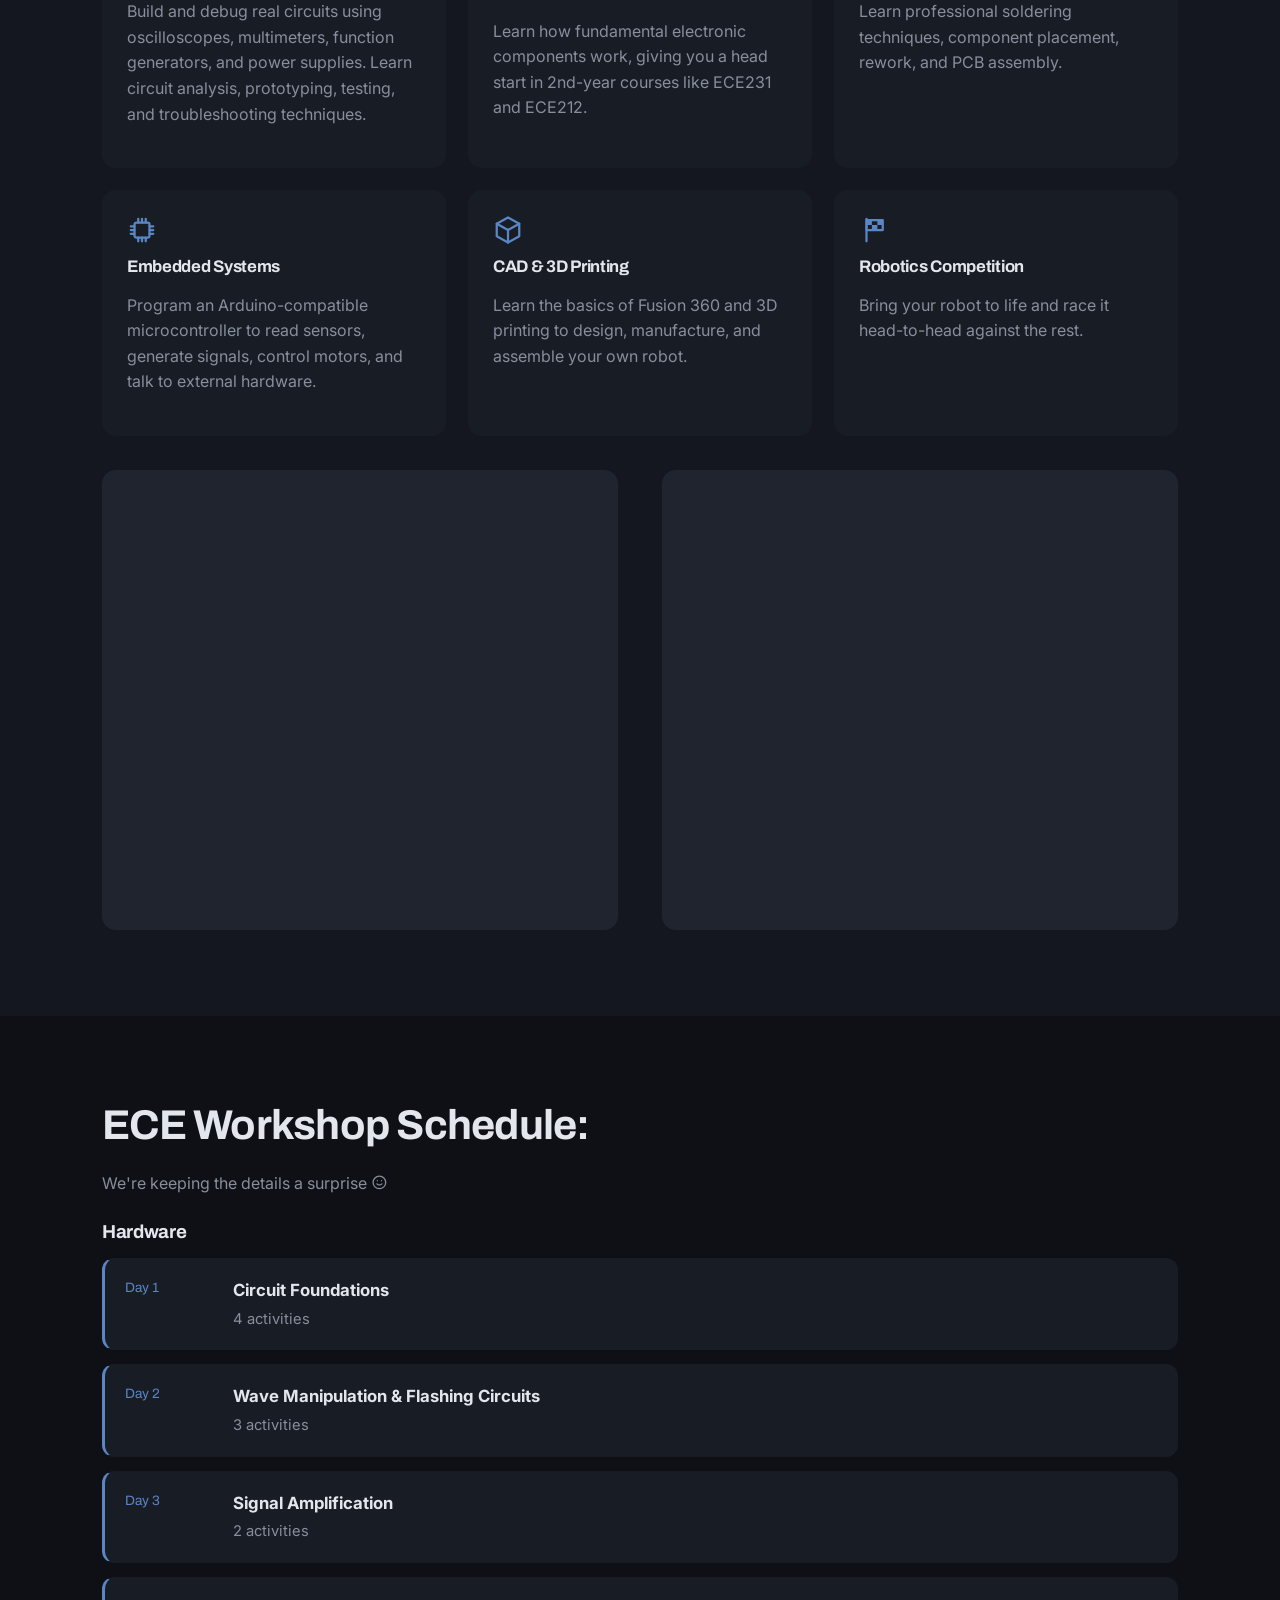
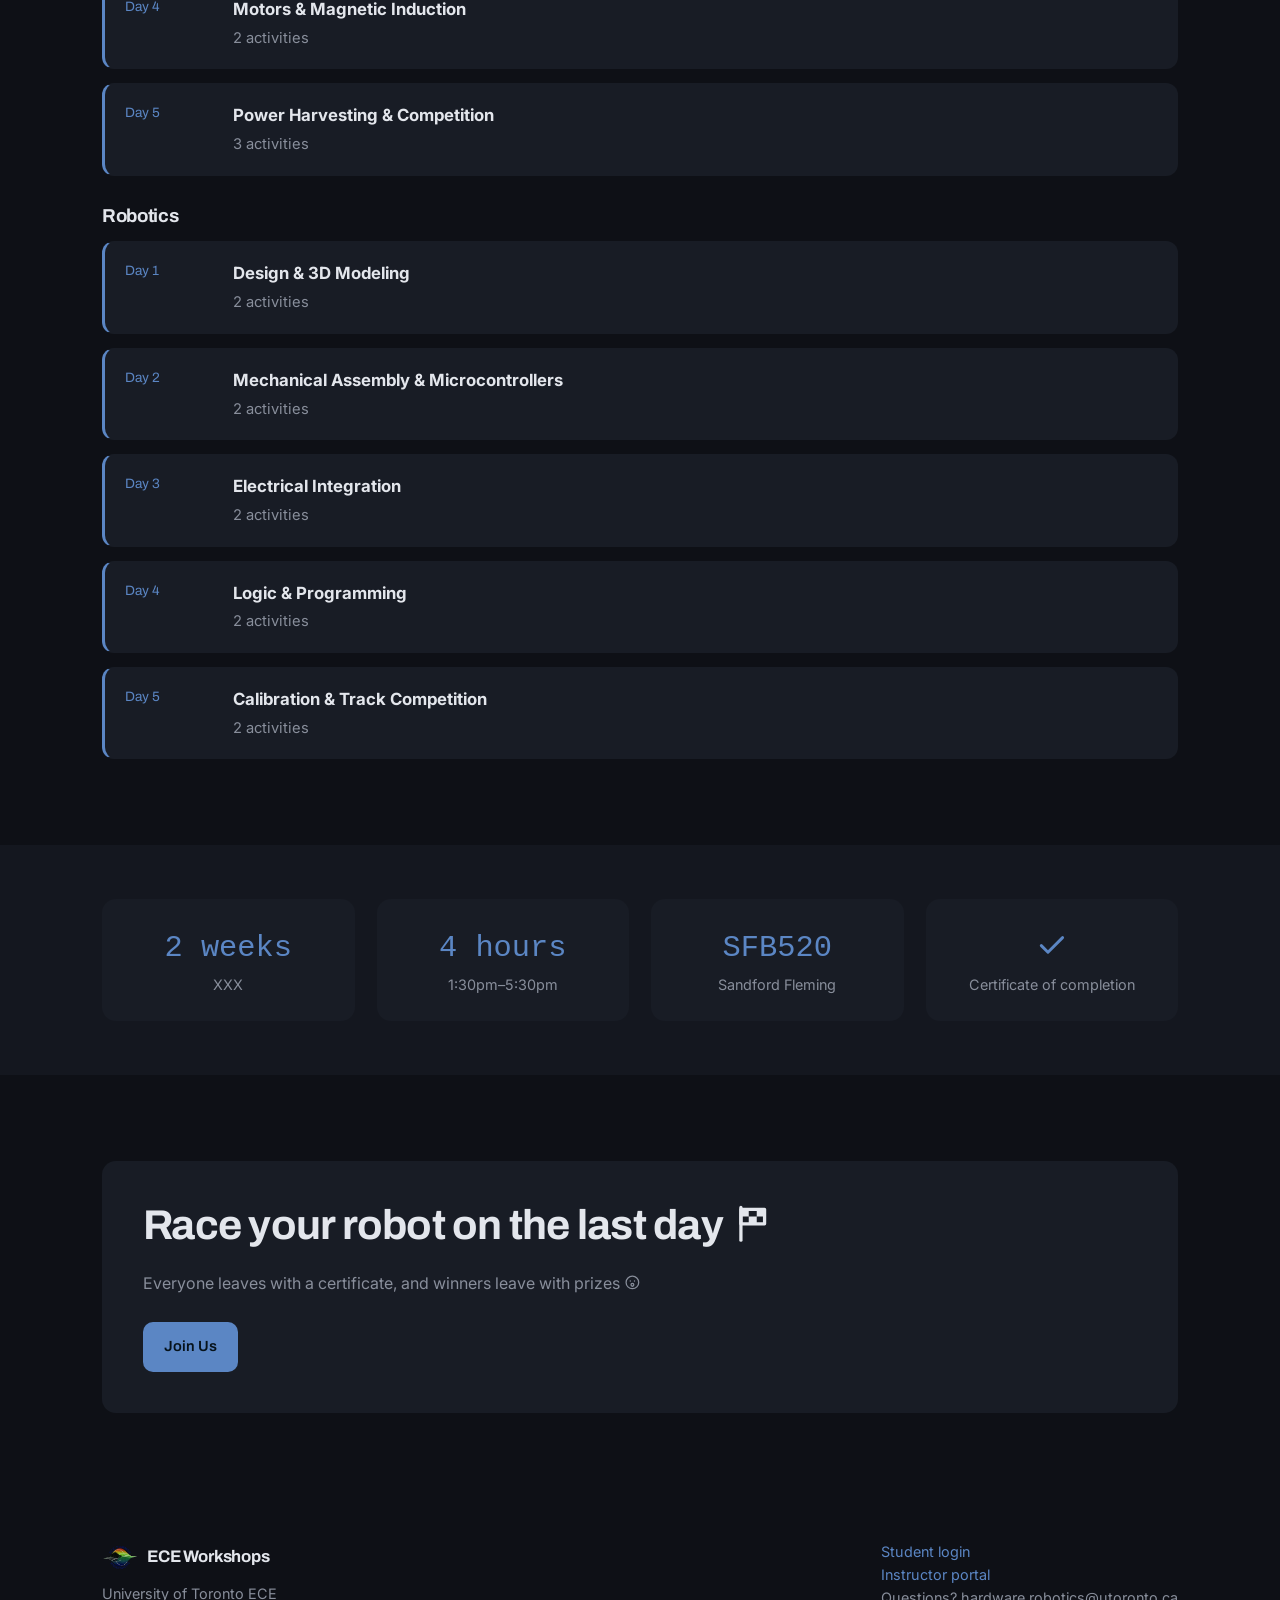
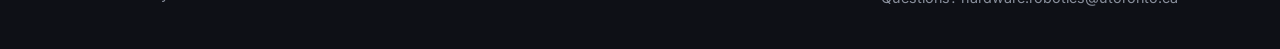
==== commit cc68f45c: "replaced unicode emojis with icons for more uniform look" ====
--- a/index.html
+++ b/index.html
@@ -44,7 +44,17 @@
         <a href="login.html">Login</a>
       </div>
       <div class="nav-right">
-        <button id="themeBtn" class="theme-btn" type="button" aria-label="Toggle theme">&#9788;</button>
+        <button id="themeBtn" class="theme-btn" type="button" aria-label="Toggle theme">
+          <svg class="tic sun" viewBox="0 0 24 24" fill="none" stroke="currentColor" stroke-width="1.8"
+            stroke-linecap="round" stroke-linejoin="round" aria-hidden="true">
+            <circle cx="12" cy="12" r="4" />
+            <path d="M12 2v2M12 20v2M4.9 4.9l1.4 1.4M17.7 17.7l1.4 1.4M2 12h2M20 12h2M4.9 19.1l1.4-1.4M17.7 6.3l1.4-1.4" />
+          </svg>
+          <svg class="tic moon" viewBox="0 0 24 24" fill="none" stroke="currentColor" stroke-width="1.8"
+            stroke-linecap="round" stroke-linejoin="round" aria-hidden="true">
+            <path d="M21 12.8A9 9 0 1 1 11.2 3a7 7 0 0 0 9.8 9.8z" />
+          </svg>
+        </button>
         <a class="btn btn-primary" href="https://www.youtube.com/watch?v=dQw4w9WgXcQ" target="_blank" rel="noopener">Join Us</a>
       </div>
     </div>
@@ -125,7 +135,7 @@
         </svg>
         <h3>Electronics &amp; Circuit Design</h3>
         <p class="muted">Build and debug real circuits using oscilloscopes, multimeters, function generators, and
-          soldering equipment.</p>
+          power supplies. Learn circuit analysis, prototyping, testing, and troubleshooting techniques.</p>
       </div>
       <div class="card">
         <svg class="cic" viewBox="0 0 24 24" fill="none" stroke="currentColor" stroke-width="1.8" stroke-linecap="round"
@@ -142,6 +152,15 @@
       <div class="card">
         <svg class="cic" viewBox="0 0 24 24" fill="none" stroke="currentColor" stroke-width="1.8" stroke-linecap="round"
           stroke-linejoin="round" aria-hidden="true">
+          <path d="M13 7l4 4L7 21H3v-4z" />
+          <path d="M15 5l2-2 4 4-2 2" />
+        </svg>
+        <h3>Soldering &amp; PCB Assembly</h3>
+        <p class="muted">Learn professional soldering techniques, component placement, rework, and PCB assembly.</p>
+      </div>
+      <div class="card">
+        <svg class="cic" viewBox="0 0 24 24" fill="none" stroke="currentColor" stroke-width="1.8" stroke-linecap="round"
+          stroke-linejoin="round" aria-hidden="true">
           <rect x="6" y="6" width="12" height="12" rx="1.5" />
           <path d="M9 3v3M12 3v3M15 3v3M9 18v3M12 18v3M15 18v3M3 9h3M3 12h3M3 15h3M18 9h3M18 12h3M18 15h3" />
         </svg>
@@ -171,8 +190,10 @@
       </div>
     </div>
 
-    <div class="wrap grid grid-2 reveal" style="margin-top:34px">
+    <div class="wrap grid grid-3 vid-row reveal" style="margin-top:34px">
       <video class="media video" src="assets/gallery/hand_crank_joule_thief_2025.MOV" autoplay muted loop playsinline
+        preload="auto"></video>
+      <video class="media video wide" src="assets/gallery/working-hard.MOV" autoplay muted loop playsinline
         preload="auto"></video>
       <video class="media video" src="assets/gallery/robot_in_action_2025.MOV" autoplay muted loop playsinline
         preload="auto"></video>
@@ -184,7 +205,14 @@
     <div class="wrap">
       <div class="reveal" style="margin-bottom:26px">
         <h2>ECE Workshop Schedule:</h2>
-        <p class="sub">We're keeping the details a surprise &#9786;</p>
+        <p class="sub">We're keeping the details a surprise
+          <svg class="iic" viewBox="0 0 24 24" fill="none" stroke="currentColor" stroke-width="1.8"
+            stroke-linecap="round" stroke-linejoin="round" aria-hidden="true">
+            <circle cx="12" cy="12" r="9" />
+            <path d="M8.5 14a4.5 4.5 0 0 0 7 0" />
+            <path d="M9 9.5h.01M15 9.5h.01" />
+          </svg>
+        </p>
       </div>
 
       <h3 style="margin-bottom:14px">Hardware</h3>
@@ -273,7 +301,12 @@
         <div class="lbl">Sandford Fleming</div>
       </div>
       <div class="card stat">
-        <div class="big">&#10003;</div>
+        <div class="big">
+          <svg class="iic" viewBox="0 0 24 24" fill="none" stroke="currentColor" stroke-width="2.2"
+            stroke-linecap="round" stroke-linejoin="round" aria-hidden="true">
+            <path d="M4 12.5l5 5L20 6.5" />
+          </svg>
+        </div>
         <div class="lbl">Certificate of completion</div>
       </div>
     </div>
--- a/css/style.css
+++ b/css/style.css
@@ -218,6 +218,11 @@
   transition: transform .2s ease;
 }
 .theme-btn:hover { color: var(--accent); }
+/* sun shows in dark mode, moon in light, swapped by [data-theme] */
+.tic { width: 18px; height: 18px; }
+.tic.moon { display: none; }
+[data-theme="light"] .tic.sun { display: none; }
+[data-theme="light"] .tic.moon { display: block; }
 
 /* ---------- hero ---------- */
 .hero {
@@ -363,6 +368,18 @@
   justify-self: center;
   object-fit: contain;
 }
+/* learn section clip row: verticals at their natural width on the outer
+   edges (lined up with the cards above), the landscape middle clip
+   stretches to fill the space between them at full height, sides cropped.
+   the mobile breakpoints below still collapse this via .grid-3 */
+.vid-row { grid-template-columns: auto 1fr auto; }
+.vid-row .media.video:first-child { margin: 0; justify-self: start; }
+.vid-row .media.video:last-child  { margin: 0; justify-self: end; }
+.vid-row .media.video.wide {
+  width: 100%;
+  justify-self: stretch;
+  object-fit: cover;
+}
 
 /* ---------- about / text + image ---------- */
 .split {
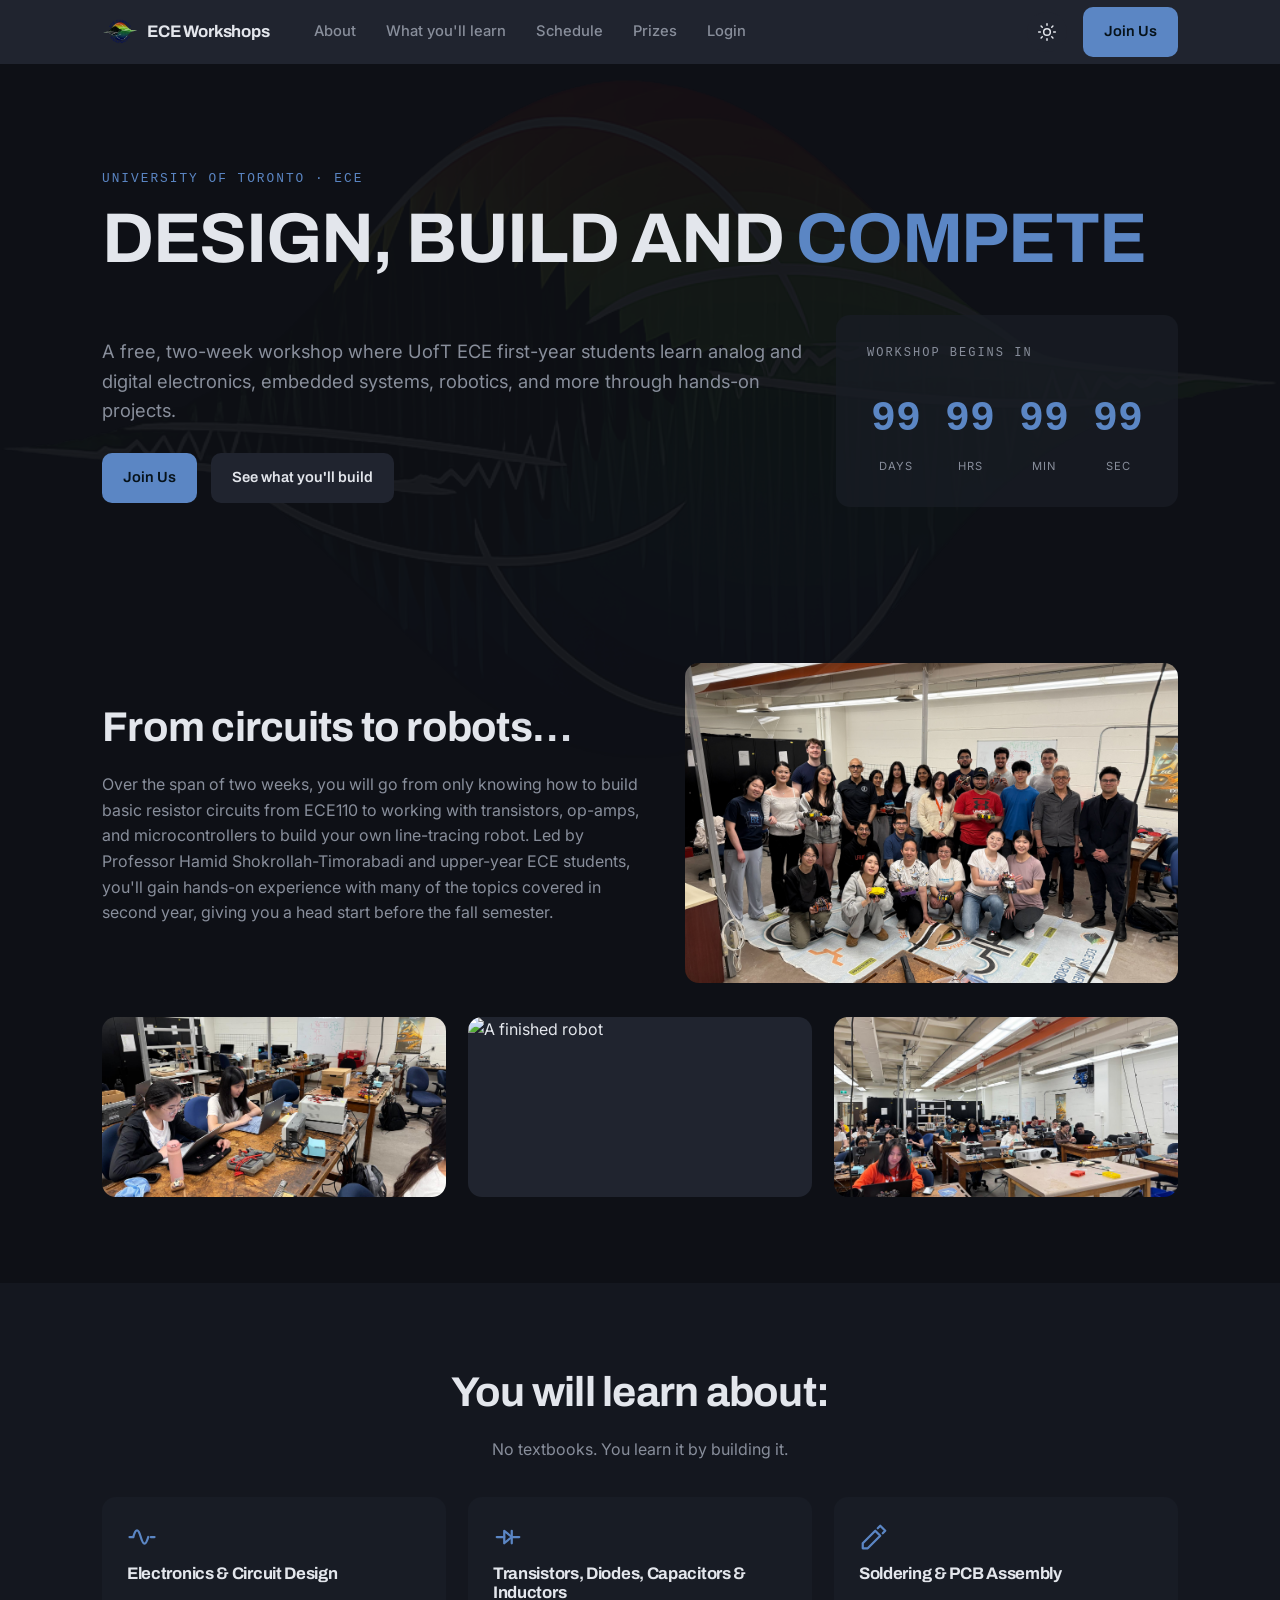
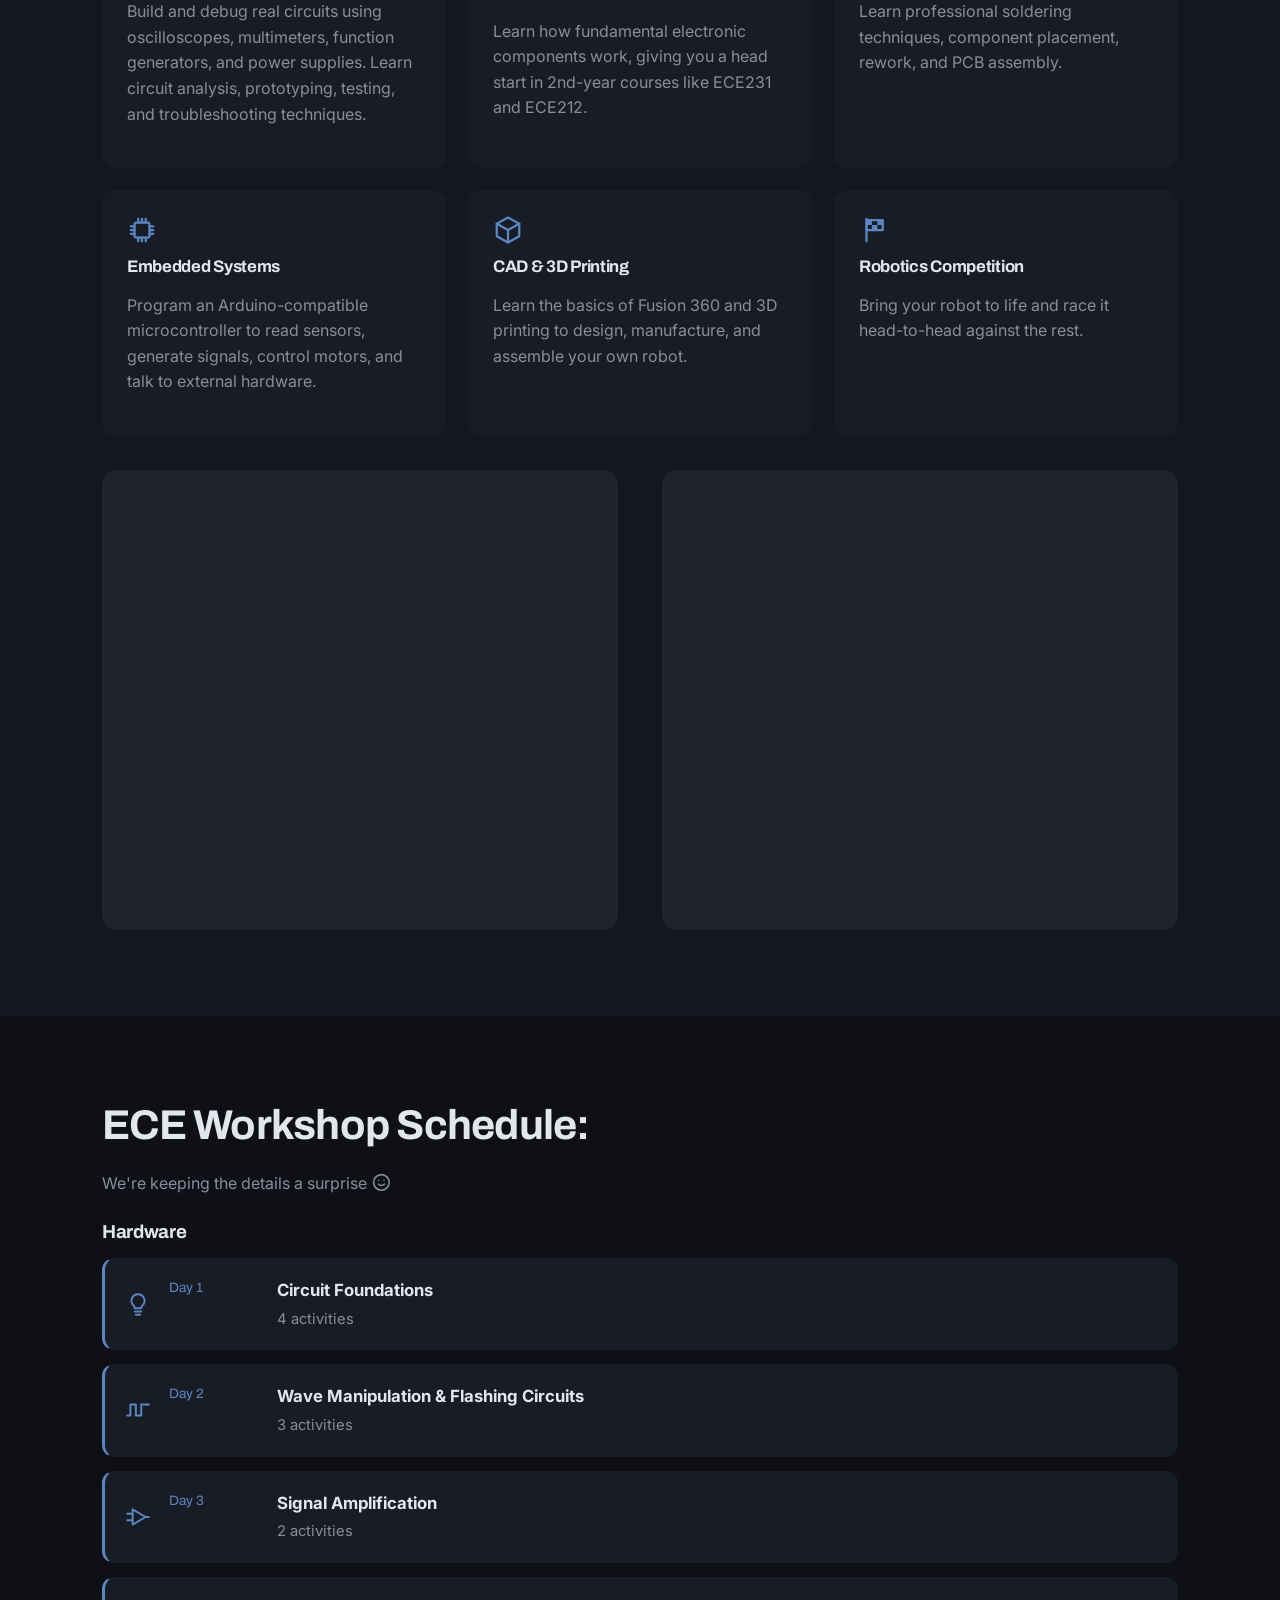
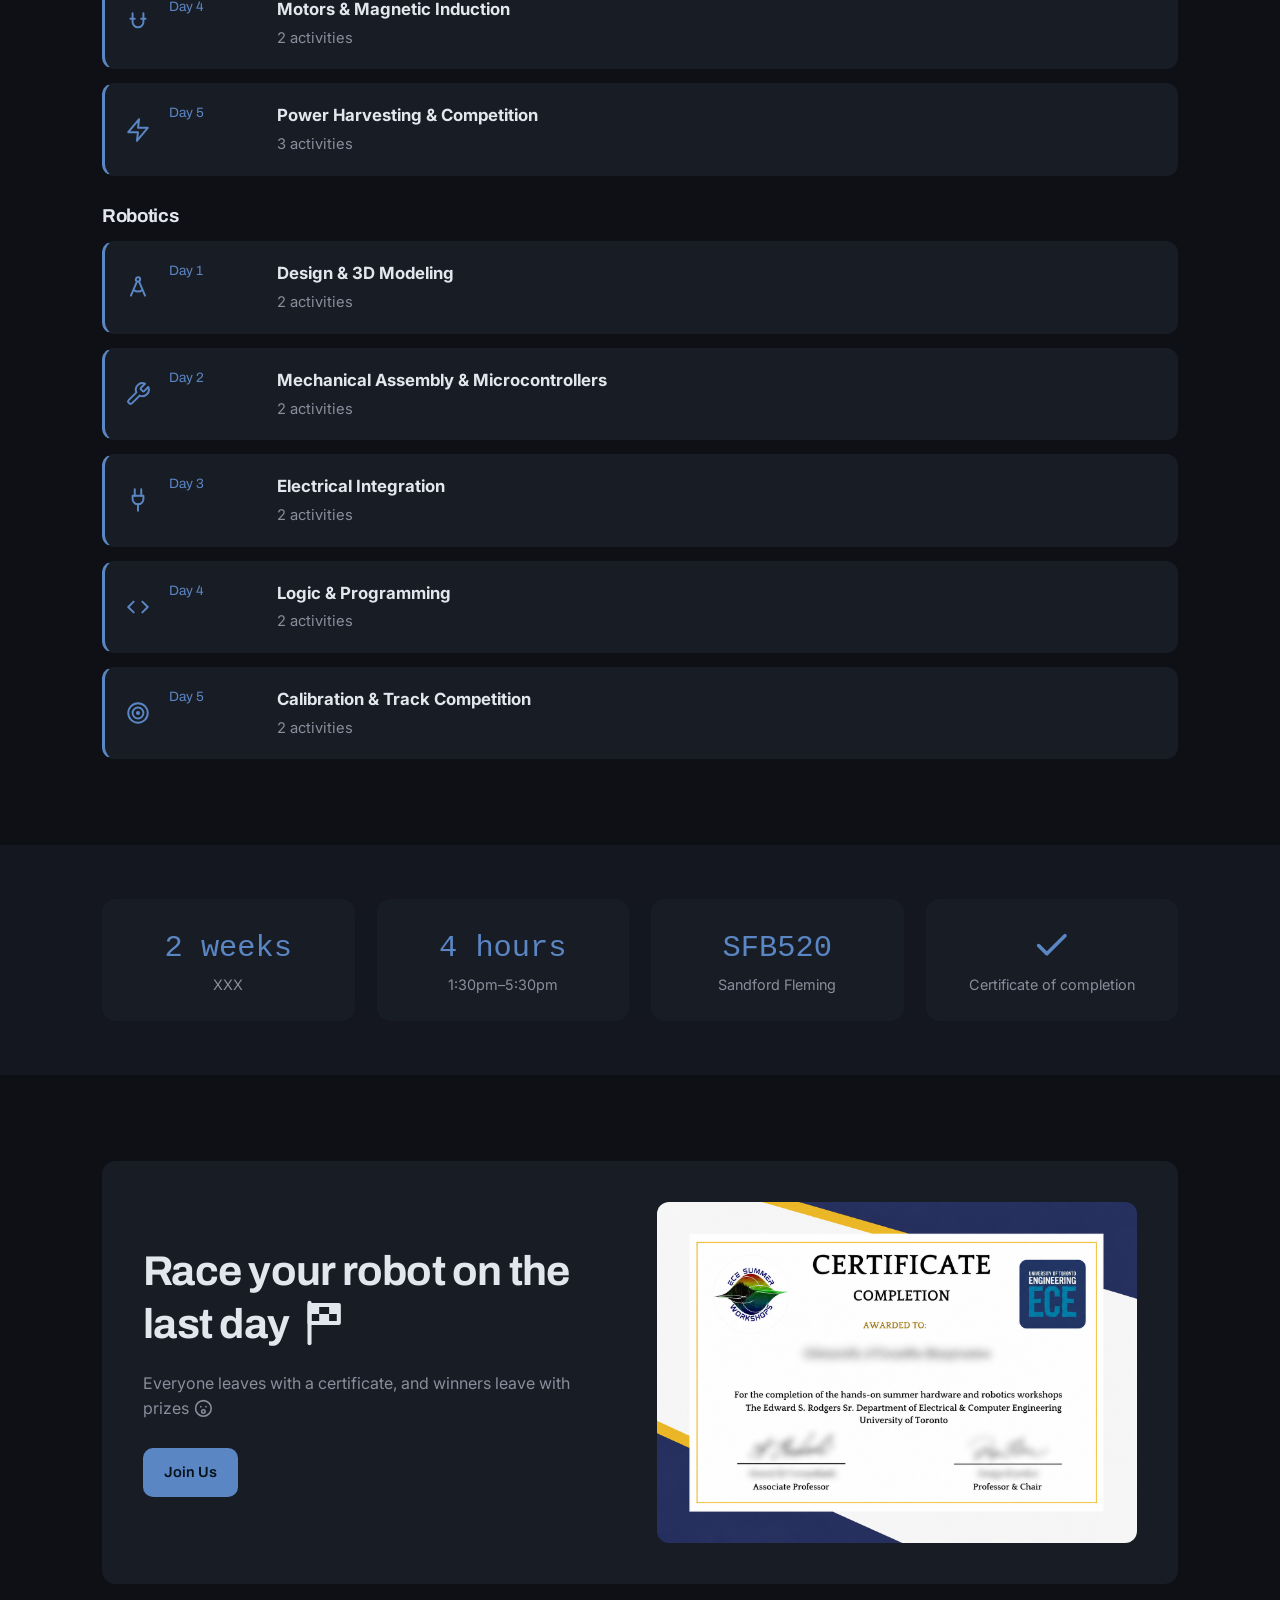
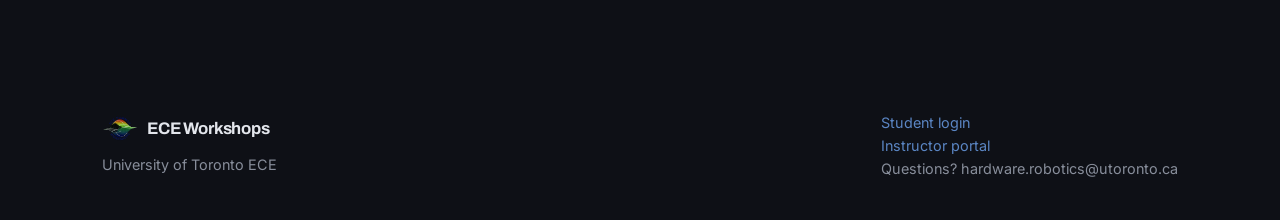
==== commit baaf4179: "added certificate to prizes section" ====
--- a/index.html
+++ b/index.html
@@ -222,30 +222,54 @@
             <h4>Circuit Foundations</h4>
             <p>4 activities</p>
           </div>
+          <svg class="dic" viewBox="0 0 24 24" fill="none" stroke="currentColor" stroke-width="1.8"
+            stroke-linecap="round" stroke-linejoin="round" aria-hidden="true">
+            <path d="M12 3a6 6 0 0 0-4 10.5c.6.6 1 1.5 1 2.5h6c0-1 .4-1.9 1-2.5A6 6 0 0 0 12 3z" />
+            <path d="M9 19h6M10 22h4" />
+          </svg>
         </div>
         <div class="day-row"><span class="daytag">Day 2</span>
           <div>
             <h4>Wave Manipulation &amp; Flashing Circuits</h4>
             <p>3 activities</p>
           </div>
+          <svg class="dic" viewBox="0 0 24 24" fill="none" stroke="currentColor" stroke-width="1.8"
+            stroke-linecap="round" stroke-linejoin="round" aria-hidden="true">
+            <path d="M2 17h3V7h5v10h5V7h5" />
+            <path d="M20 7h2" />
+          </svg>
         </div>
         <div class="day-row"><span class="daytag">Day 3</span>
           <div>
             <h4>Signal Amplification</h4>
             <p>2 activities</p>
           </div>
+          <svg class="dic" viewBox="0 0 24 24" fill="none" stroke="currentColor" stroke-width="1.8"
+            stroke-linecap="round" stroke-linejoin="round" aria-hidden="true">
+            <path d="M7 5v14l12-7z" />
+            <path d="M2 9h5M2 15h5M19 12h3" />
+          </svg>
         </div>
         <div class="day-row"><span class="daytag">Day 4</span>
           <div>
             <h4>Motors &amp; Magnetic Induction</h4>
             <p>2 activities</p>
           </div>
+          <svg class="dic" viewBox="0 0 24 24" fill="none" stroke="currentColor" stroke-width="1.8"
+            stroke-linecap="round" stroke-linejoin="round" aria-hidden="true">
+            <path d="M7 3v8a5 5 0 0 0 10 0V3" />
+            <path d="M5 8h4M15 8h4" />
+          </svg>
         </div>
         <div class="day-row"><span class="daytag">Day 5</span>
           <div>
             <h4>Power Harvesting &amp; Competition</h4>
             <p>3 activities</p>
           </div>
+          <svg class="dic" viewBox="0 0 24 24" fill="none" stroke="currentColor" stroke-width="1.8"
+            stroke-linecap="round" stroke-linejoin="round" aria-hidden="true">
+            <path d="M13 2L3 14h9l-1 8 10-12h-9z" />
+          </svg>
         </div>
       </div>
 
@@ -256,30 +280,57 @@
             <h4>Design &amp; 3D Modeling</h4>
             <p>2 activities</p>
           </div>
+          <svg class="dic" viewBox="0 0 24 24" fill="none" stroke="currentColor" stroke-width="1.8"
+            stroke-linecap="round" stroke-linejoin="round" aria-hidden="true">
+            <circle cx="12" cy="5" r="2" />
+            <path d="M11 7l-5.5 13M13 7l5.5 13" />
+            <path d="M8.2 15a7 7 0 0 0 7.6 0" />
+          </svg>
         </div>
         <div class="day-row"><span class="daytag">Day 2</span>
           <div>
             <h4>Mechanical Assembly &amp; Microcontrollers</h4>
             <p>2 activities</p>
           </div>
+          <svg class="dic" viewBox="0 0 24 24" fill="none" stroke="currentColor" stroke-width="1.8"
+            stroke-linecap="round" stroke-linejoin="round" aria-hidden="true">
+            <path
+              d="M14.7 6.3a1 1 0 0 0 0 1.4l1.6 1.6a1 1 0 0 0 1.4 0l3.77-3.77a6 6 0 0 1-7.94 7.94l-6.91 6.91a2.12 2.12 0 0 1-3-3l6.91-6.91a6 6 0 0 1 7.94-7.94l-3.76 3.76z" />
+          </svg>
         </div>
         <div class="day-row"><span class="daytag">Day 3</span>
           <div>
             <h4>Electrical Integration</h4>
             <p>2 activities</p>
           </div>
+          <svg class="dic" viewBox="0 0 24 24" fill="none" stroke="currentColor" stroke-width="1.8"
+            stroke-linecap="round" stroke-linejoin="round" aria-hidden="true">
+            <path d="M9 2v6M15 2v6" />
+            <path d="M7 8h10v3a5 5 0 0 1-10 0z" />
+            <path d="M12 16v6" />
+          </svg>
         </div>
         <div class="day-row"><span class="daytag">Day 4</span>
           <div>
             <h4>Logic &amp; Programming</h4>
             <p>2 activities</p>
           </div>
+          <svg class="dic" viewBox="0 0 24 24" fill="none" stroke="currentColor" stroke-width="1.8"
+            stroke-linecap="round" stroke-linejoin="round" aria-hidden="true">
+            <path d="M8 7l-5 5 5 5M16 7l5 5-5 5" />
+          </svg>
         </div>
         <div class="day-row"><span class="daytag">Day 5</span>
           <div>
             <h4>Calibration &amp; Track Competition</h4>
             <p>2 activities</p>
           </div>
+          <svg class="dic" viewBox="0 0 24 24" fill="none" stroke="currentColor" stroke-width="1.8"
+            stroke-linecap="round" stroke-linejoin="round" aria-hidden="true">
+            <circle cx="12" cy="12" r="9" />
+            <circle cx="12" cy="12" r="5" />
+            <circle cx="12" cy="12" r="1" />
+          </svg>
         </div>
       </div>
     </div>
@@ -316,25 +367,28 @@
   <section class="section" id="prizes">
     <div class="wrap">
       <div class="banner reveal">
-        <h2>Race your robot on the last day
-          <svg class="iic" viewBox="0 0 24 24" fill="none" stroke="currentColor" stroke-width="1.8"
-            stroke-linecap="round" stroke-linejoin="round" aria-hidden="true">
-            <path d="M6 3v18" />
-            <path d="M6 4h13v8H6z" />
-            <path d="M6 4h4.3v4H6zM14.7 4H19v4h-4.3zM10.3 8h4.4v4h-4.4z" fill="currentColor" stroke="none" />
-          </svg>
-        </h2>
-        <p class="sub">
-          Everyone leaves with a certificate, and winners leave with prizes
-          <svg class="iic" viewBox="0 0 24 24" fill="none" stroke="currentColor" stroke-width="1.8"
-            stroke-linecap="round" stroke-linejoin="round" aria-hidden="true">
-            <circle cx="12" cy="12" r="9" />
-            <circle cx="9" cy="10" r="1" fill="currentColor" stroke="none" />
-            <circle cx="15" cy="10" r="1" fill="currentColor" stroke="none" />
-            <circle cx="12" cy="15.5" r="2" />
-          </svg>
-        </p>
-        <a class="btn btn-primary apply-bob" href="https://www.youtube.com/watch?v=dQw4w9WgXcQ" target="_blank" rel="noopener" style="margin-top:10px">Join Us</a>
+        <div class="banner-left">
+          <h2>Race your robot on the last day
+            <svg class="iic" viewBox="0 0 24 24" fill="none" stroke="currentColor" stroke-width="1.8"
+              stroke-linecap="round" stroke-linejoin="round" aria-hidden="true">
+              <path d="M6 3v18" />
+              <path d="M6 4h13v8H6z" />
+              <path d="M6 4h4.3v4H6zM14.7 4H19v4h-4.3zM10.3 8h4.4v4h-4.4z" fill="currentColor" stroke="none" />
+            </svg>
+          </h2>
+          <p class="sub">
+            Everyone leaves with a certificate, and winners leave with prizes
+            <svg class="iic" viewBox="0 0 24 24" fill="none" stroke="currentColor" stroke-width="1.8"
+              stroke-linecap="round" stroke-linejoin="round" aria-hidden="true">
+              <circle cx="12" cy="12" r="9" />
+              <circle cx="9" cy="10" r="1" fill="currentColor" stroke="none" />
+              <circle cx="15" cy="10" r="1" fill="currentColor" stroke="none" />
+              <circle cx="12" cy="15.5" r="2" />
+            </svg>
+          </p>
+          <a class="btn btn-primary apply-bob" href="https://www.youtube.com/watch?v=dQw4w9WgXcQ" target="_blank" rel="noopener" style="margin-top:10px">Join Us</a>
+        </div>
+        <img src="assets/certificate.png" alt="sample workshop completion certificate" class="cert-img">
       </div>
     </div>
   </section>
--- a/css/style.css
+++ b/css/style.css
@@ -219,7 +219,7 @@
 }
 .theme-btn:hover { color: var(--accent); }
 /* sun shows in dark mode, moon in light, swapped by [data-theme] */
-.tic { width: 18px; height: 18px; }
+.tic { width: 20px; height: 20px; }
 .tic.moon { display: none; }
 [data-theme="light"] .tic.sun { display: none; }
 [data-theme="light"] .tic.moon { display: block; }
@@ -395,7 +395,7 @@
 .timeline { display: grid; gap: 14px; }
 .day-row {
   display: grid;
-  grid-template-columns: 90px 1fr;
+  grid-template-columns: auto 90px 1fr;
   gap: 18px;
   align-items: start;
   padding: 18px 20px;
@@ -403,6 +403,14 @@
   border: 1px solid var(--border);
   border-left: 3px solid var(--accent);
   border-radius: 12px;
+}
+/* per-day icon, pulled left of the day tag */
+.day-row .dic {
+  width: 26px;
+  height: 26px;
+  align-self: center;
+  order: -1;
+  color: var(--accent);
 }
 .day-row .daytag {
   font-family: var(--font-head);
@@ -422,11 +430,23 @@
 .stat .lbl { color: var(--muted); font-size: .9rem; }
 
 /* ---------- prizes banner ---------- */
+/* text left, certificate right */
 .banner {
   border-radius: var(--radius);
   padding: 40px;
   border: 1px solid var(--border);
   background: var(--surface);
+  display: flex;
+  align-items: center;
+  gap: 40px;
+  flex-wrap: wrap;
+}
+.banner-left { flex: 1 1 320px; }
+.cert-img {
+  flex: 0 1 480px;
+  min-width: 0;
+  max-width: 100%;
+  border-radius: 12px;
 }
 
 /* ---------- footer ---------- */
@@ -457,8 +477,17 @@
 
 /* monochrome inline icons (single color, no emoji) */
 .cic { width: 30px; height: 30px; display: block; margin-bottom: 12px; color: var(--accent); }
-.iic { width: 1.05em; height: 1.05em; vertical-align: -0.16em; }
+.iic { width: 1.3em; height: 1.3em; vertical-align: -0.28em; }
 .big-ic { width: 46px; height: 46px; color: var(--muted); }
+
+/* instructor filler */
+.filler {
+  text-align: center;
+  max-width: 560px;
+  margin: 0 auto;
+  padding: 70px 0;
+}
+.filler .big-emoji { font-size: 3.4rem; }
 
 /* ============================================================
    auth pages (login / signup)
@@ -653,13 +682,19 @@
   text-align: center;
 }
 
-.filler {
-  text-align: center;
-  max-width: 560px;
-  margin: 0 auto;
-  padding: 70px 0;
-}
-.filler .big-emoji { font-size: 3.4rem; }
+/* markdown body inside an unlocked day card */
+.day-body { margin-top: 10px; font-size: .92rem; }
+.day-body p { margin: 0 0 10px; }
+.day-body p:last-child { margin-bottom: 0; }
+.day-body ul, .day-body ol { margin: 0 0 10px 20px; padding: 0; }
+.day-body code {
+  background: var(--surface-2);
+  padding: 1px 6px;
+  border-radius: 5px;
+  font-family: var(--font-mono);
+  font-size: .88em;
+}
+
 
 /* ---------- responsive ---------- */
 @media (max-width: 860px) {
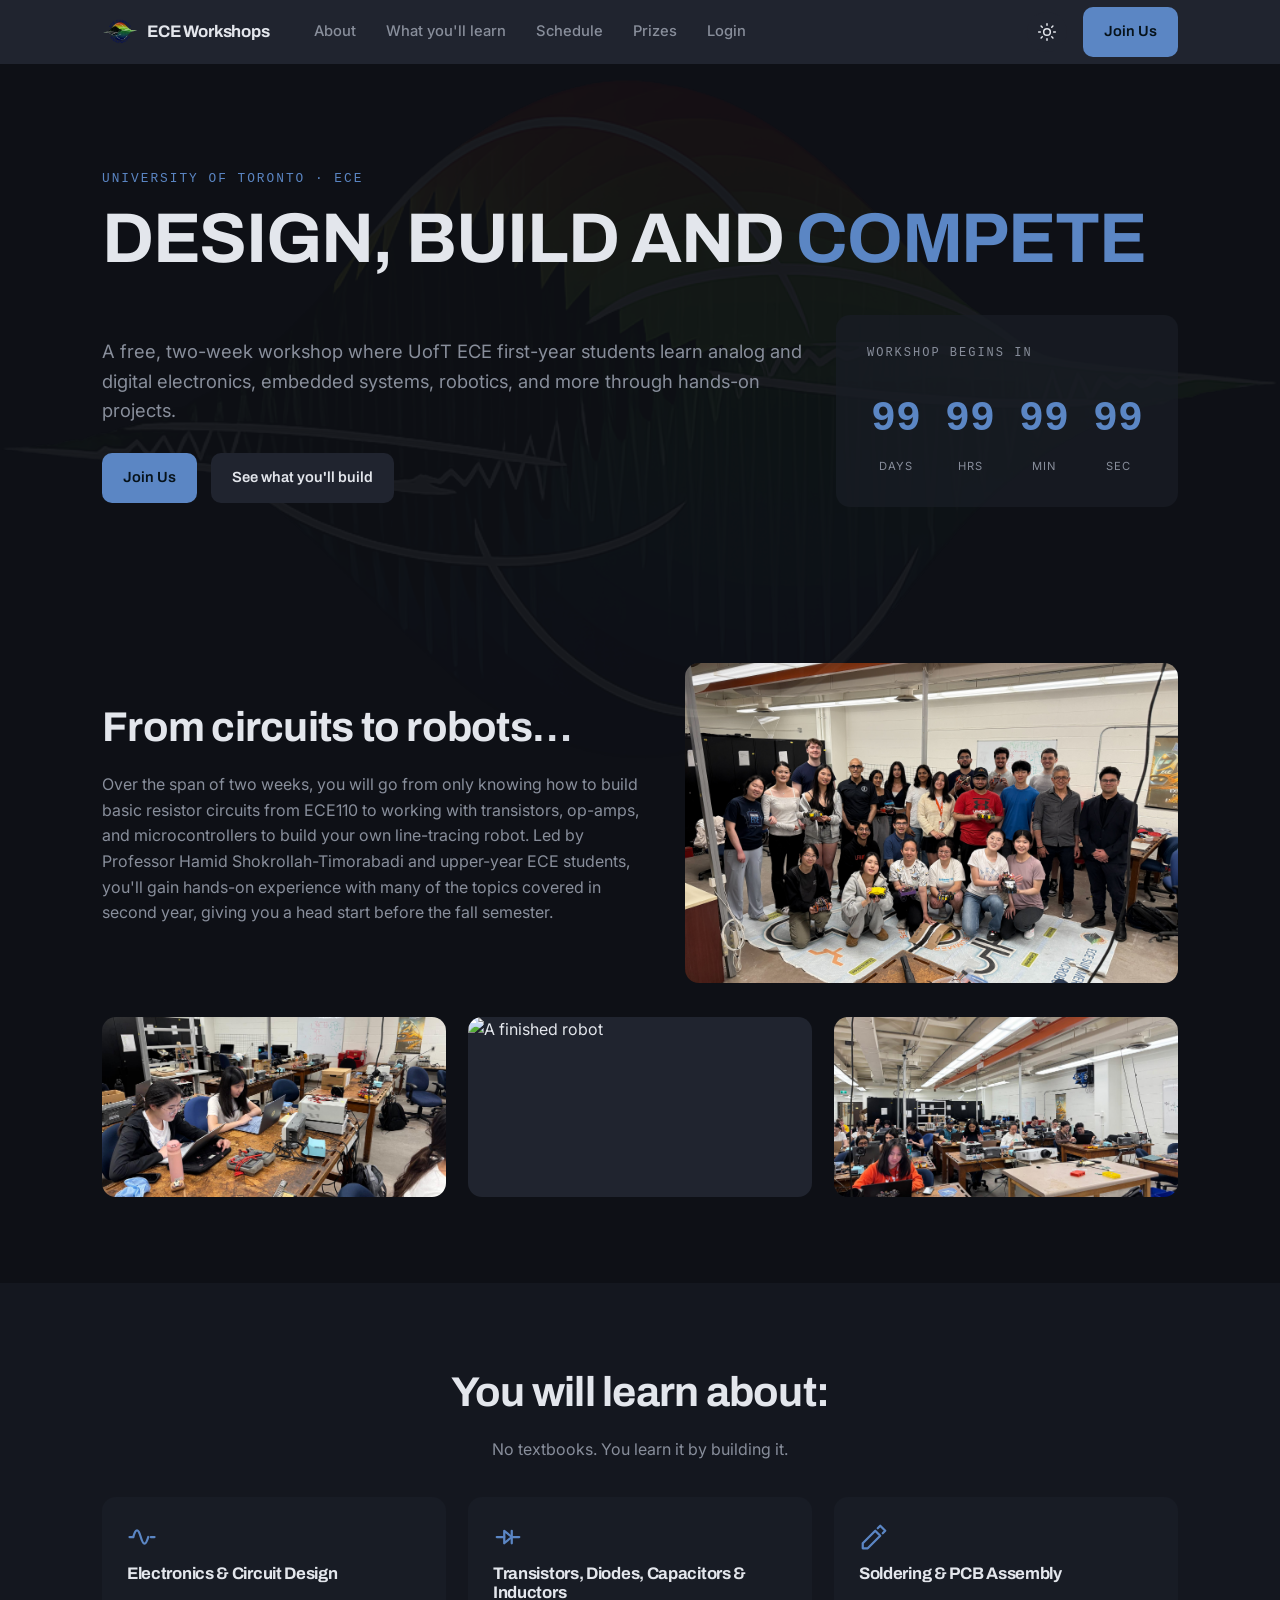
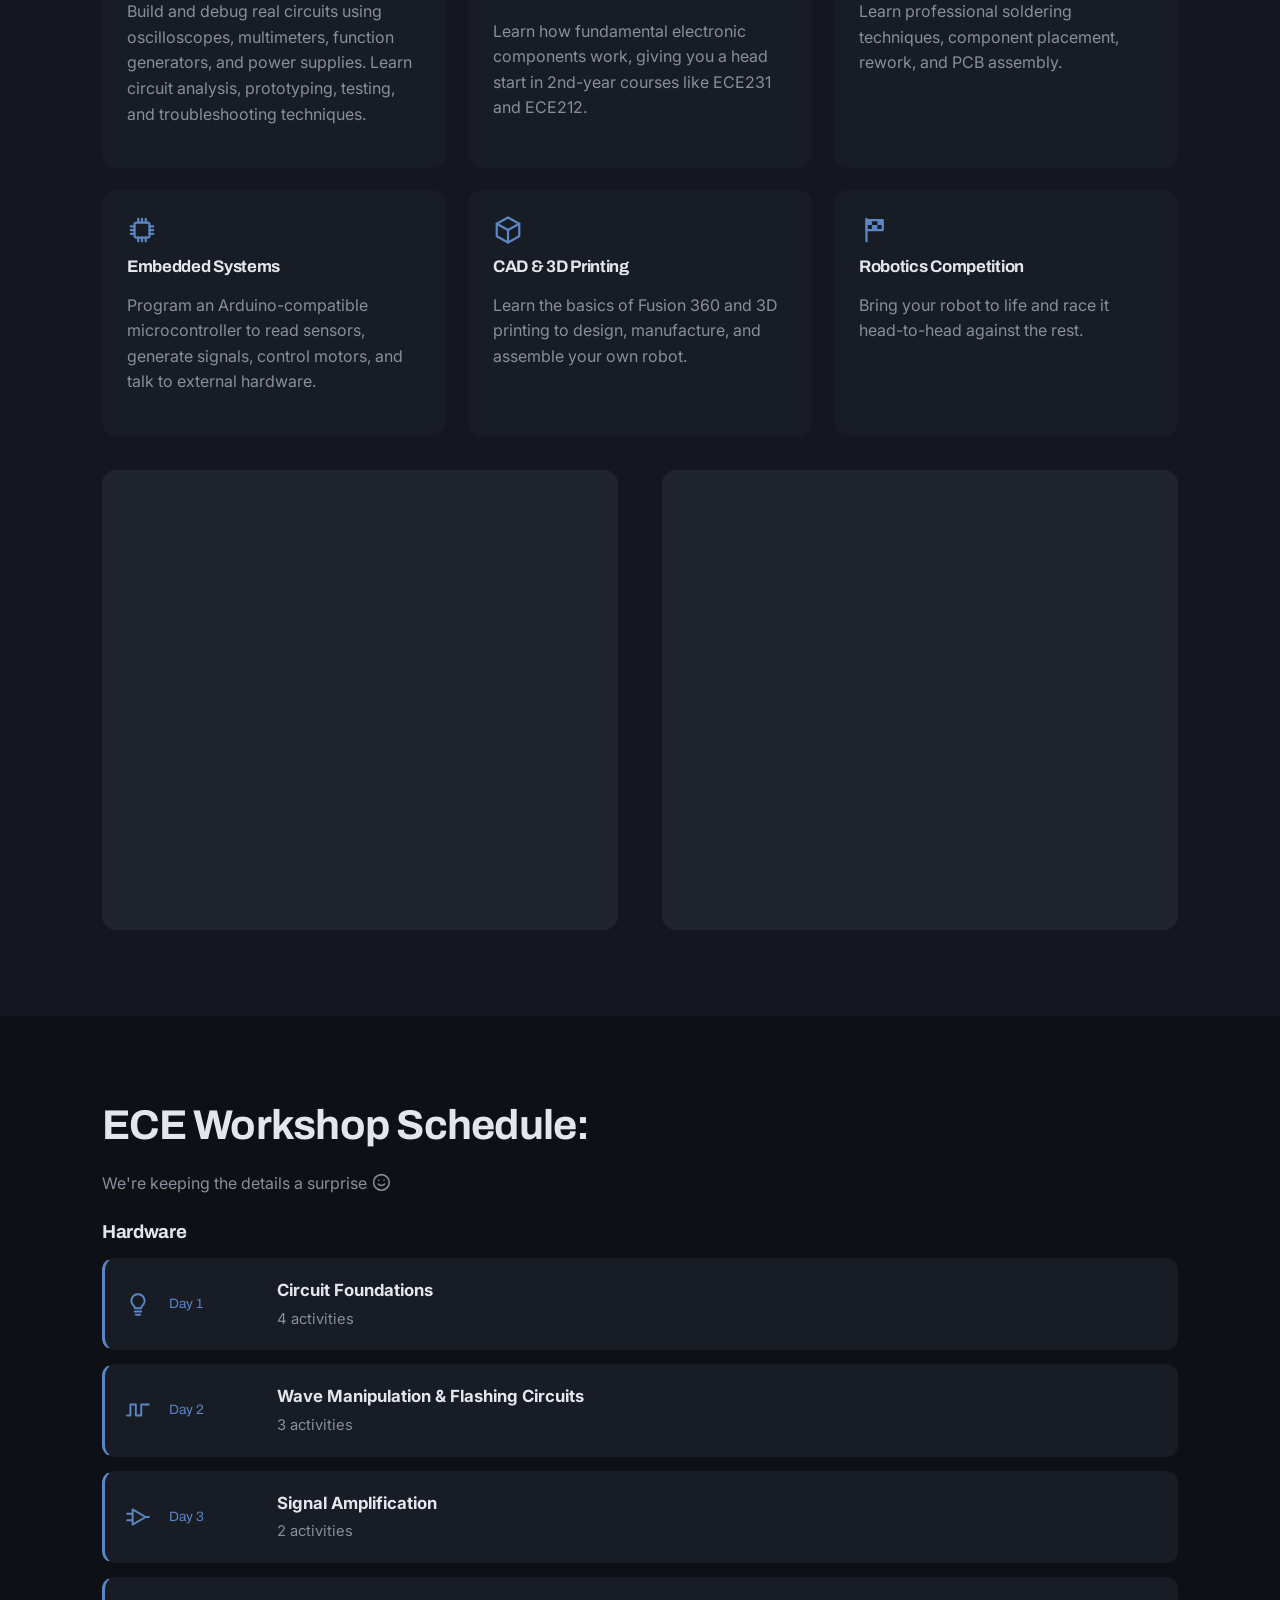
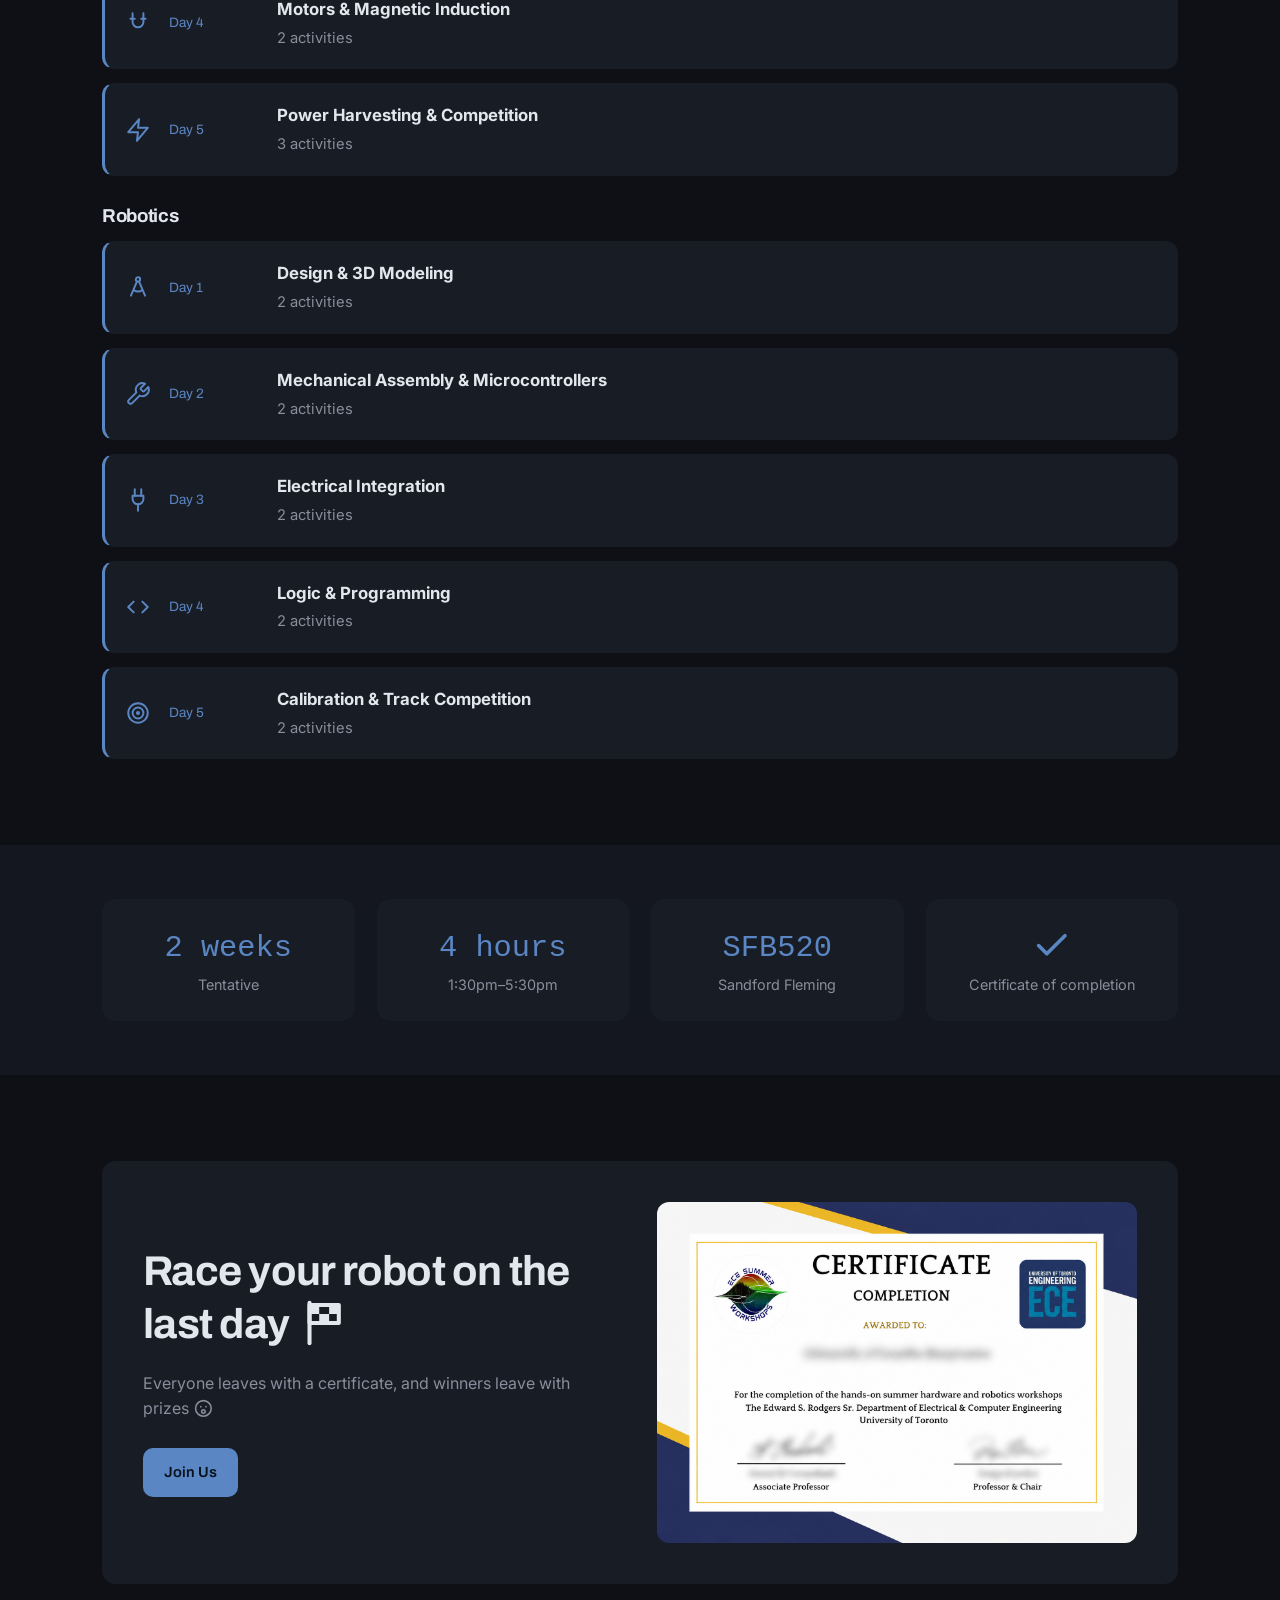
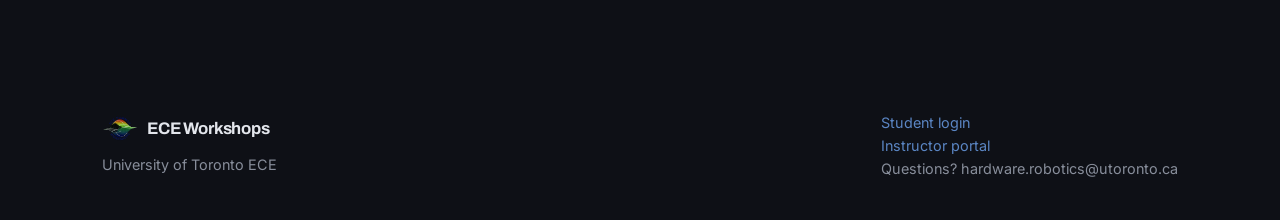
==== commit b2470cce: "centered icons on index schedule" ====
--- a/index.html
+++ b/index.html
@@ -341,7 +341,7 @@
     <div class="wrap grid grid-4 reveal">
       <div class="card stat">
         <div class="big">2 weeks</div>
-        <div class="lbl">XXX</div>
+        <div class="lbl">Tentative</div>
       </div>
       <div class="card stat">
         <div class="big">4 hours</div>
--- a/css/style.css
+++ b/css/style.css
@@ -416,6 +416,7 @@
   font-family: var(--font-head);
   font-size: .85rem;
   color: var(--accent);
+  align-self: center;
 }
 .day-row h4 { margin: 0 0 4px; font-size: 1.05rem; }
 .day-row p { margin: 0; color: var(--muted); font-size: .92rem; }
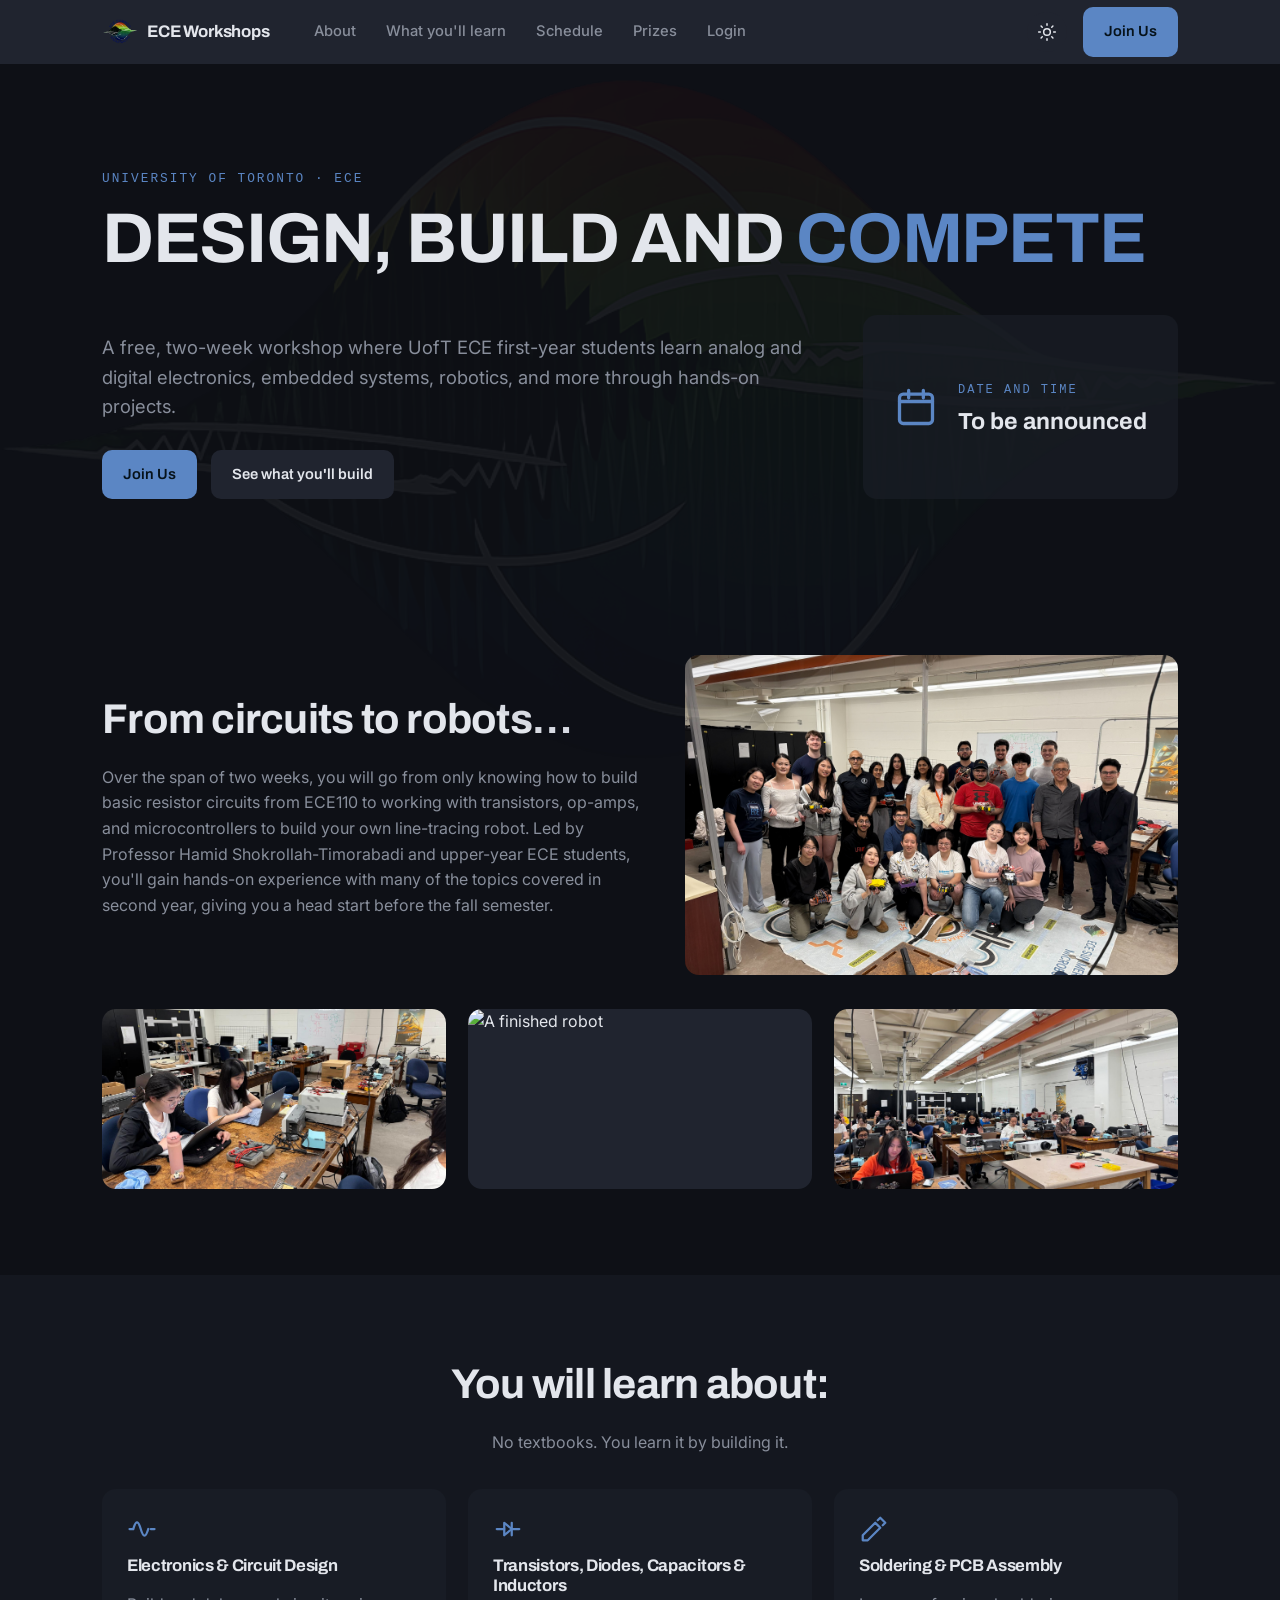
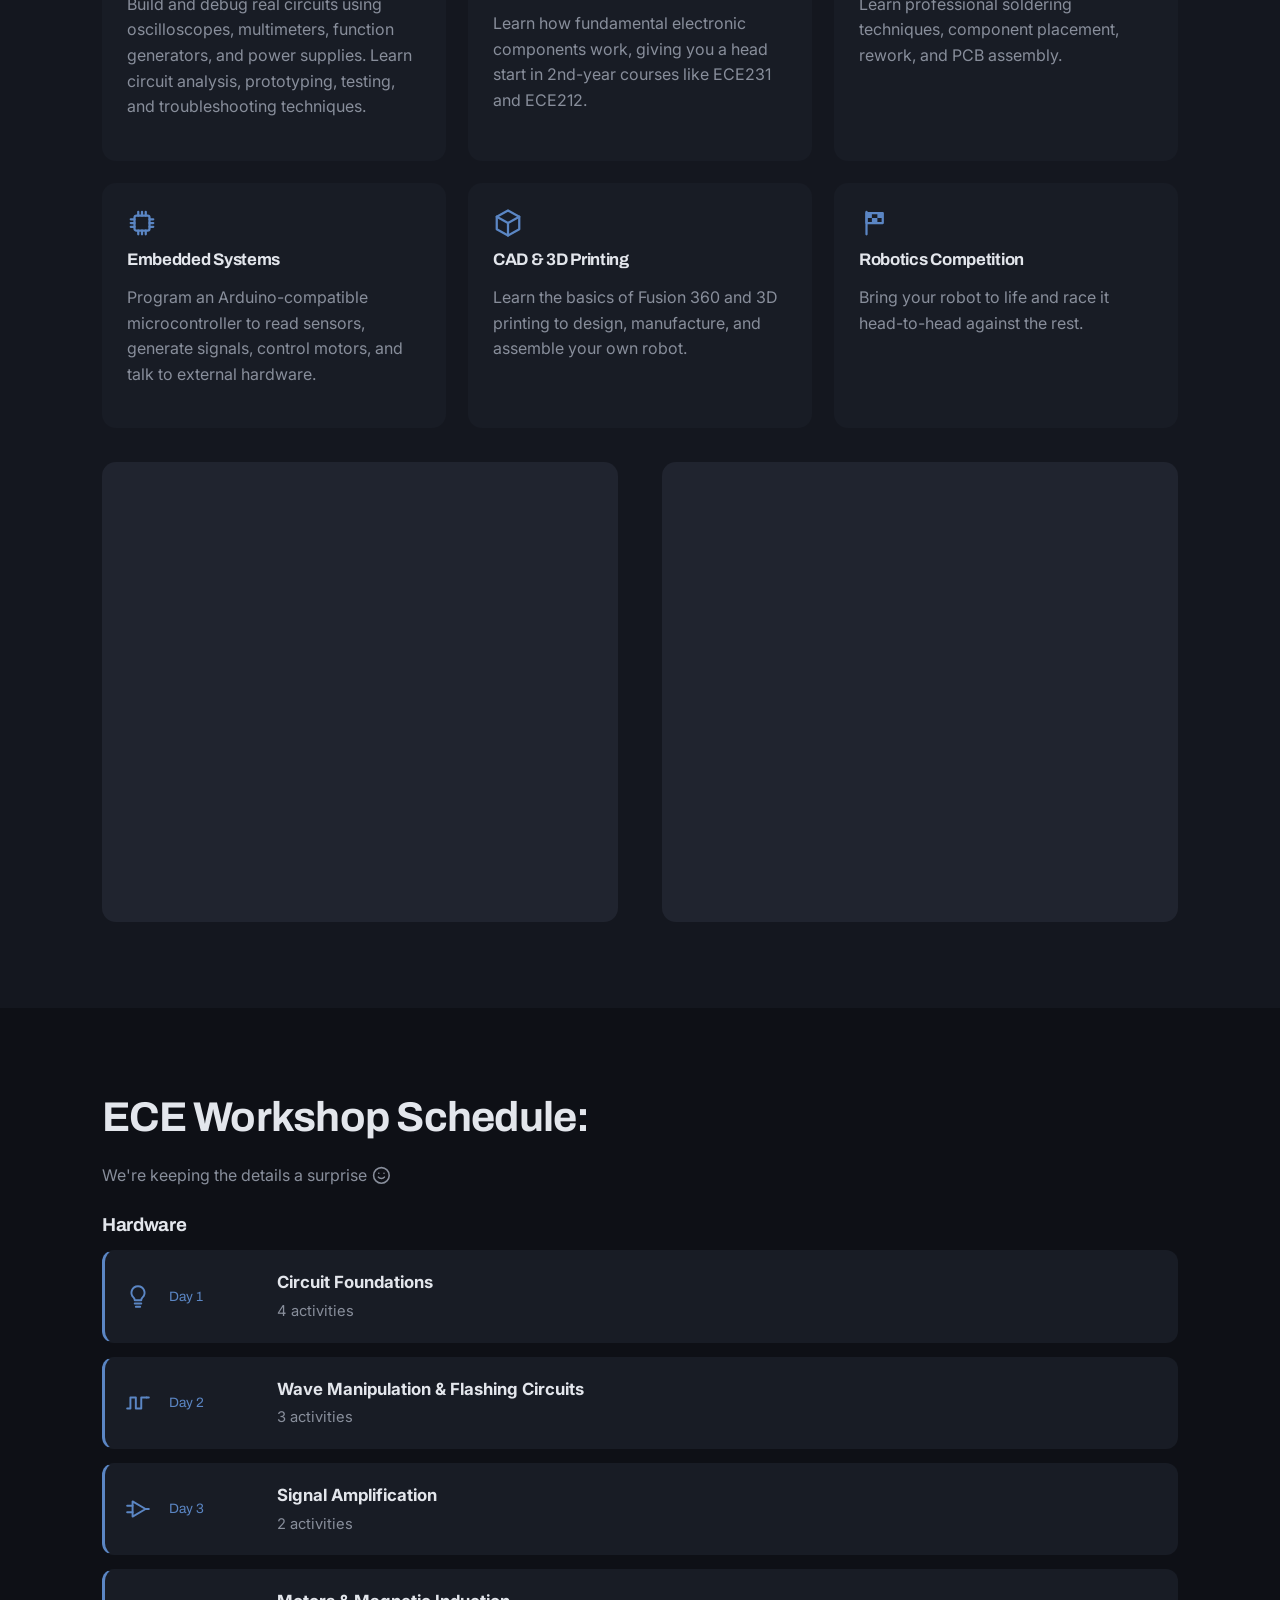
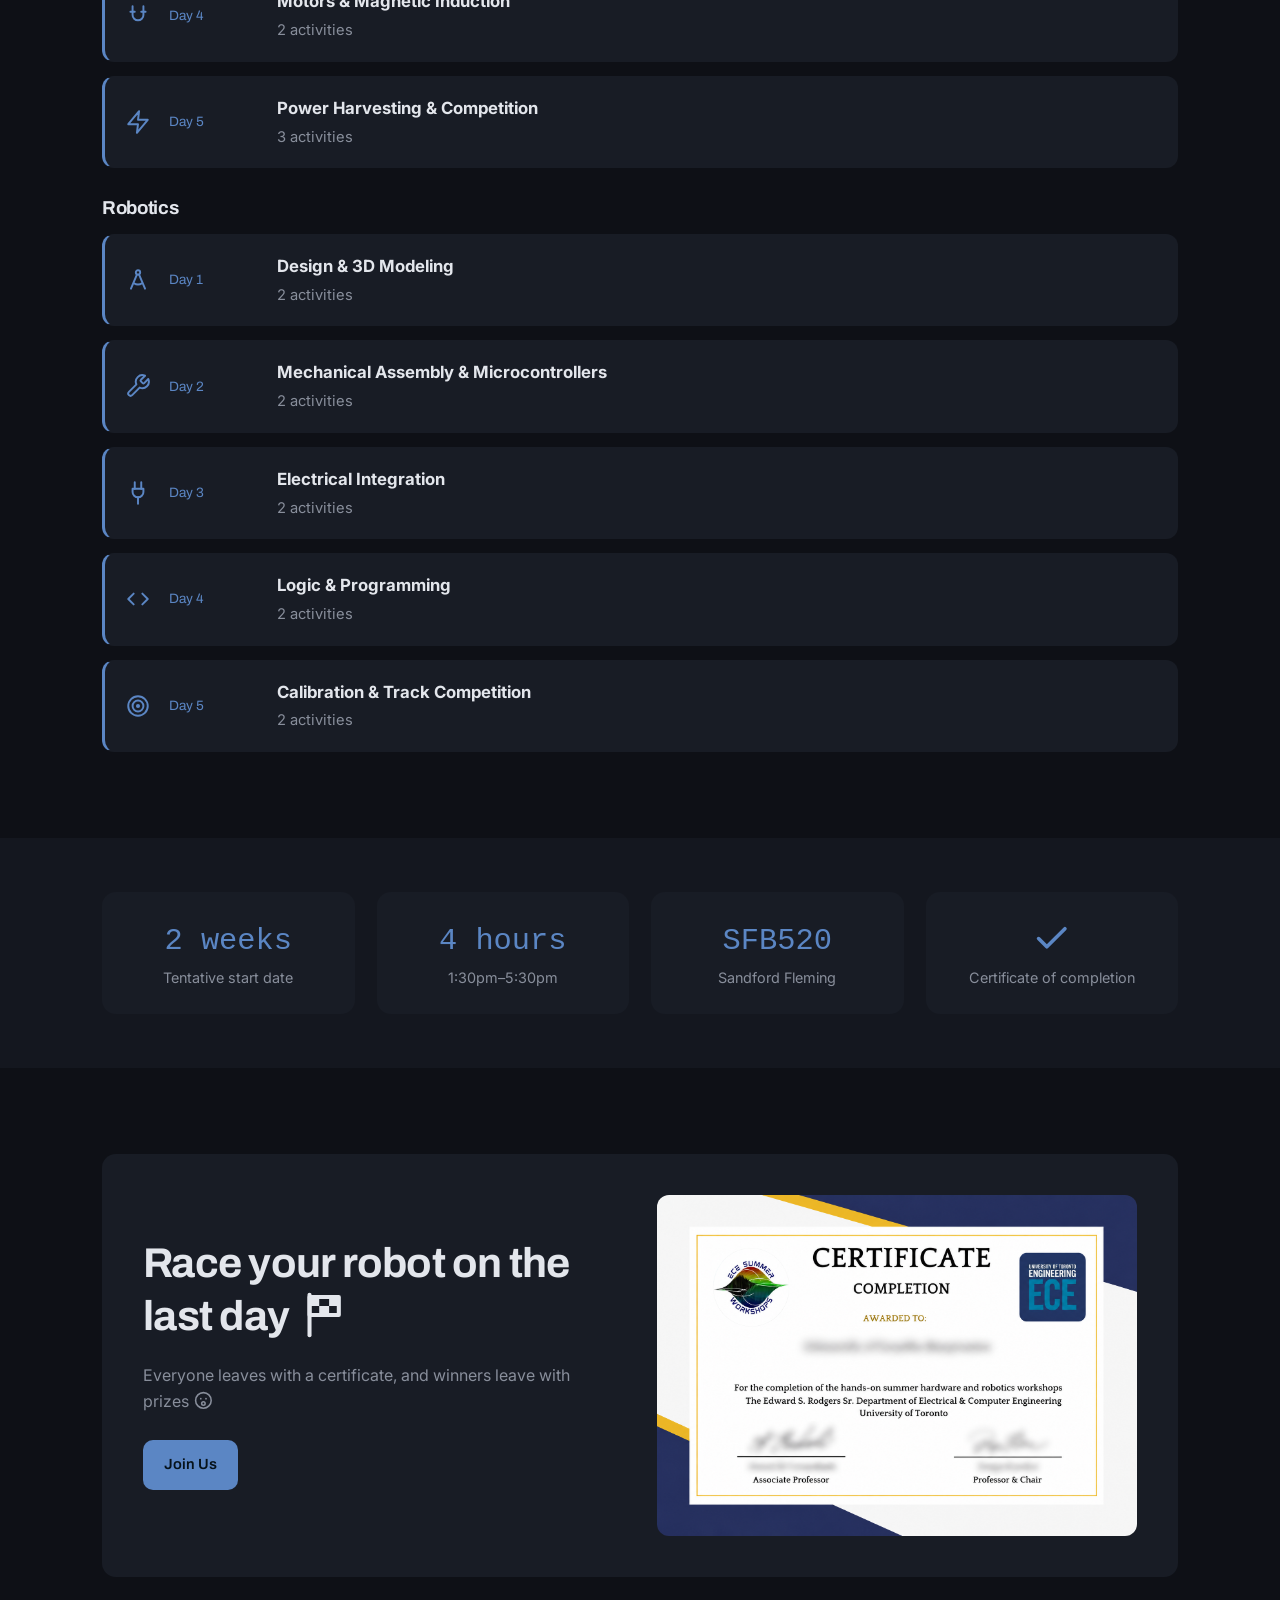
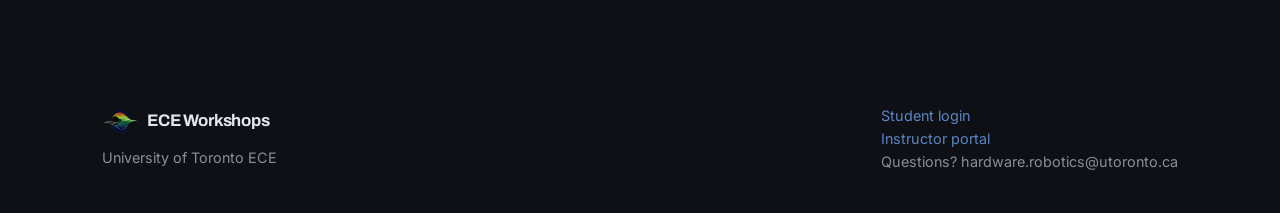
==== commit 9b38e802: "Changed labels to say tentative. will be editable in console" ====
--- a/index.html
+++ b/index.html
@@ -78,7 +78,8 @@
           </div>
         </div>
 
-        <!-- countdown -->
+        <!-- countdown, swap back in when the start date is locked -->
+        <!--
         <div class="countdown" id="countdown">
           <span class="cd-label">Workshop begins in</span>
           <div class="cd-clock">
@@ -86,6 +87,18 @@
             <div class="cd-unit"><b id="cd-h">00</b><span>hrs</span></div>
             <div class="cd-unit"><b id="cd-m">00</b><span>min</span></div>
             <div class="cd-unit"><b id="cd-s">00</b><span>sec</span></div>
+          </div>
+        </div>
+        -->
+        <div class="countdown cd-tba">
+          <svg class="cd-cal" viewBox="0 0 24 24" fill="none" stroke="currentColor" stroke-width="1.8"
+            stroke-linecap="round" stroke-linejoin="round" aria-hidden="true">
+            <rect x="3" y="5" width="18" height="16" rx="2" />
+            <path d="M3 9h18M8 3v4M16 3v4" />
+          </svg>
+          <div>
+            <span class="cd-label accent">Date and time</span>
+            <b class="cd-tba-txt">To be announced</b>
           </div>
         </div>
       </div>
@@ -341,7 +354,9 @@
     <div class="wrap grid grid-4 reveal">
       <div class="card stat">
         <div class="big">2 weeks</div>
-        <div class="lbl">Tentative</div>
+        <!-- real dates, swap in when locked: -->
+        <!-- <div class="lbl">Jul 13 to Jul 24, 2026</div> -->
+        <div class="lbl">Tentative start date</div>
       </div>
       <div class="card stat">
         <div class="big">4 hours</div>
--- a/css/style.css
+++ b/css/style.css
@@ -312,6 +312,16 @@
   text-transform: uppercase;
   color: var(--muted);
 }
+/* tba variant shown while dates aren't set */
+.cd-tba { flex-direction: row; align-items: center; gap: 20px; }
+.cd-cal { width: 44px; height: 44px; color: var(--accent); flex: none; }
+.cd-tba .cd-label.accent { color: var(--accent); }
+.cd-tba-txt {
+  display: block;
+  font-family: var(--font-head);
+  font-size: 1.45rem;
+  margin-top: 2px;
+}
 
 /* ---------- generic cards / grids ---------- */
 .grid { display: grid; gap: 22px; }
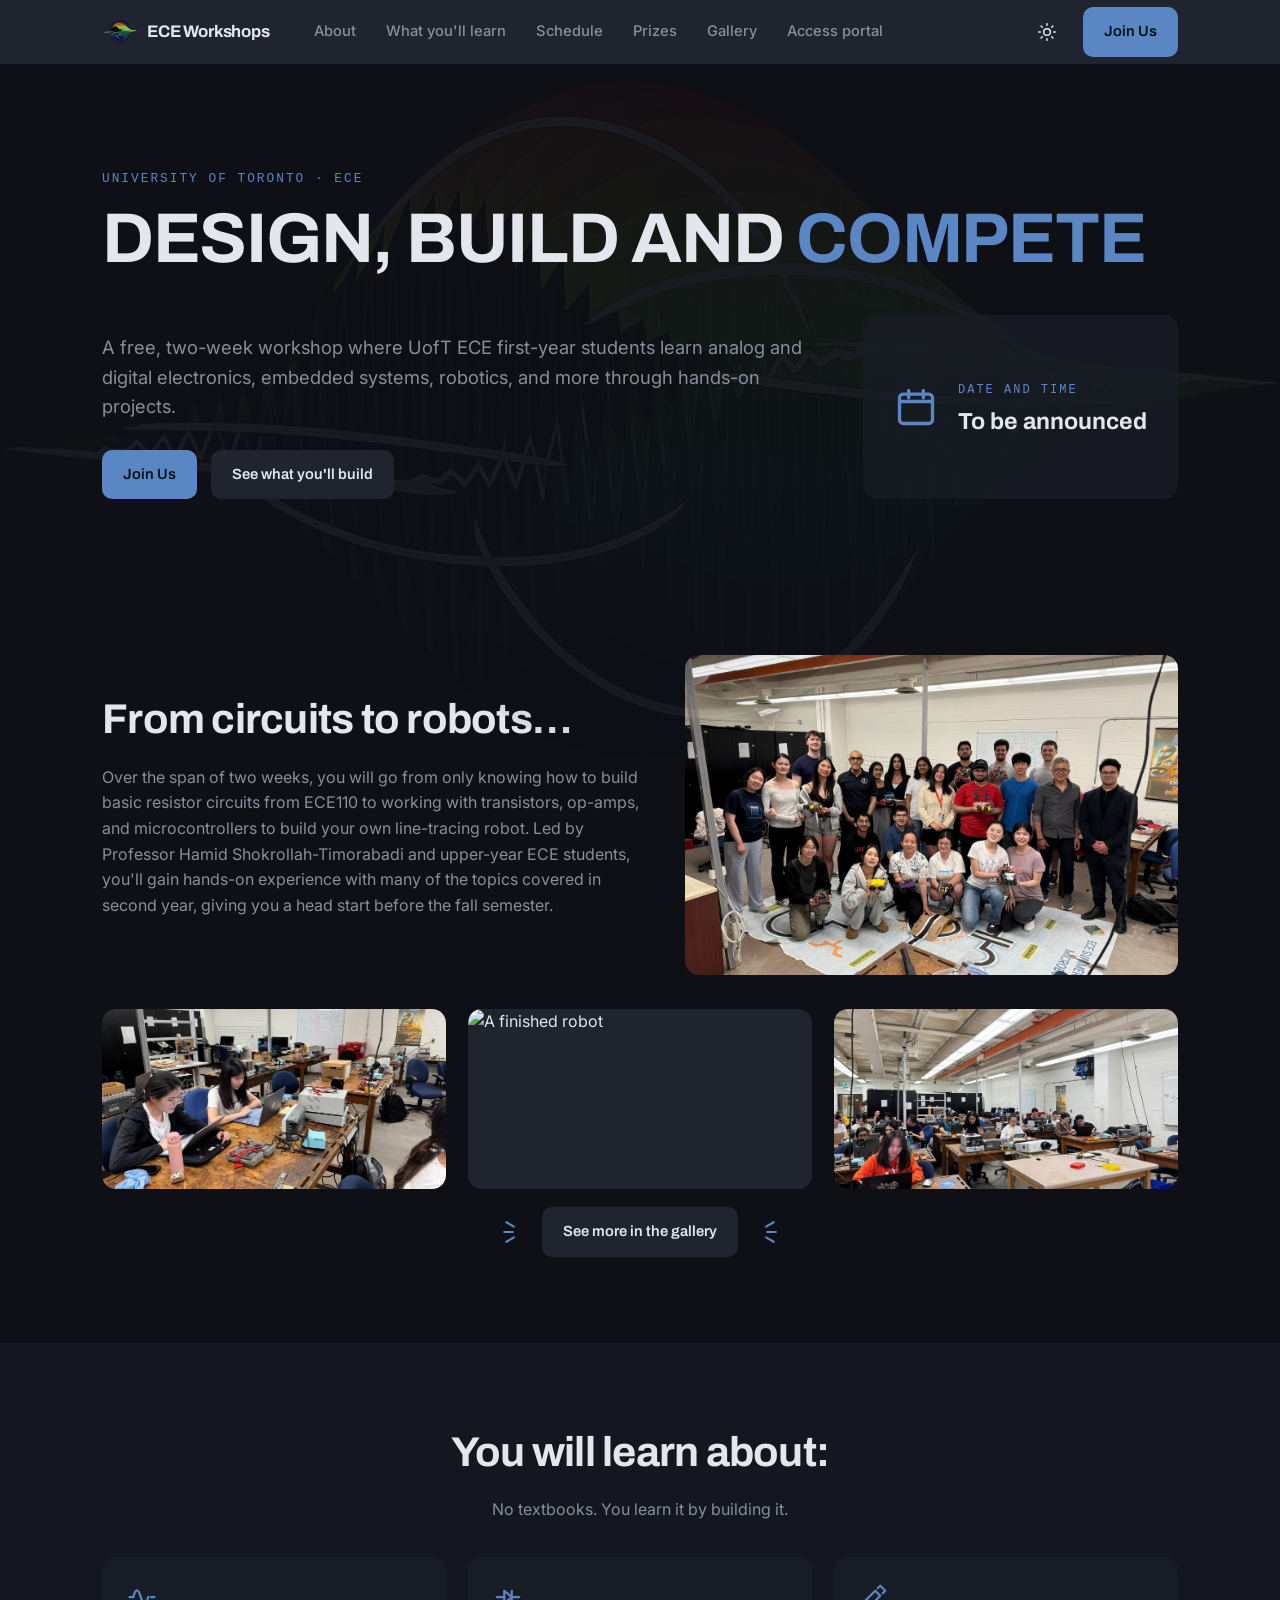
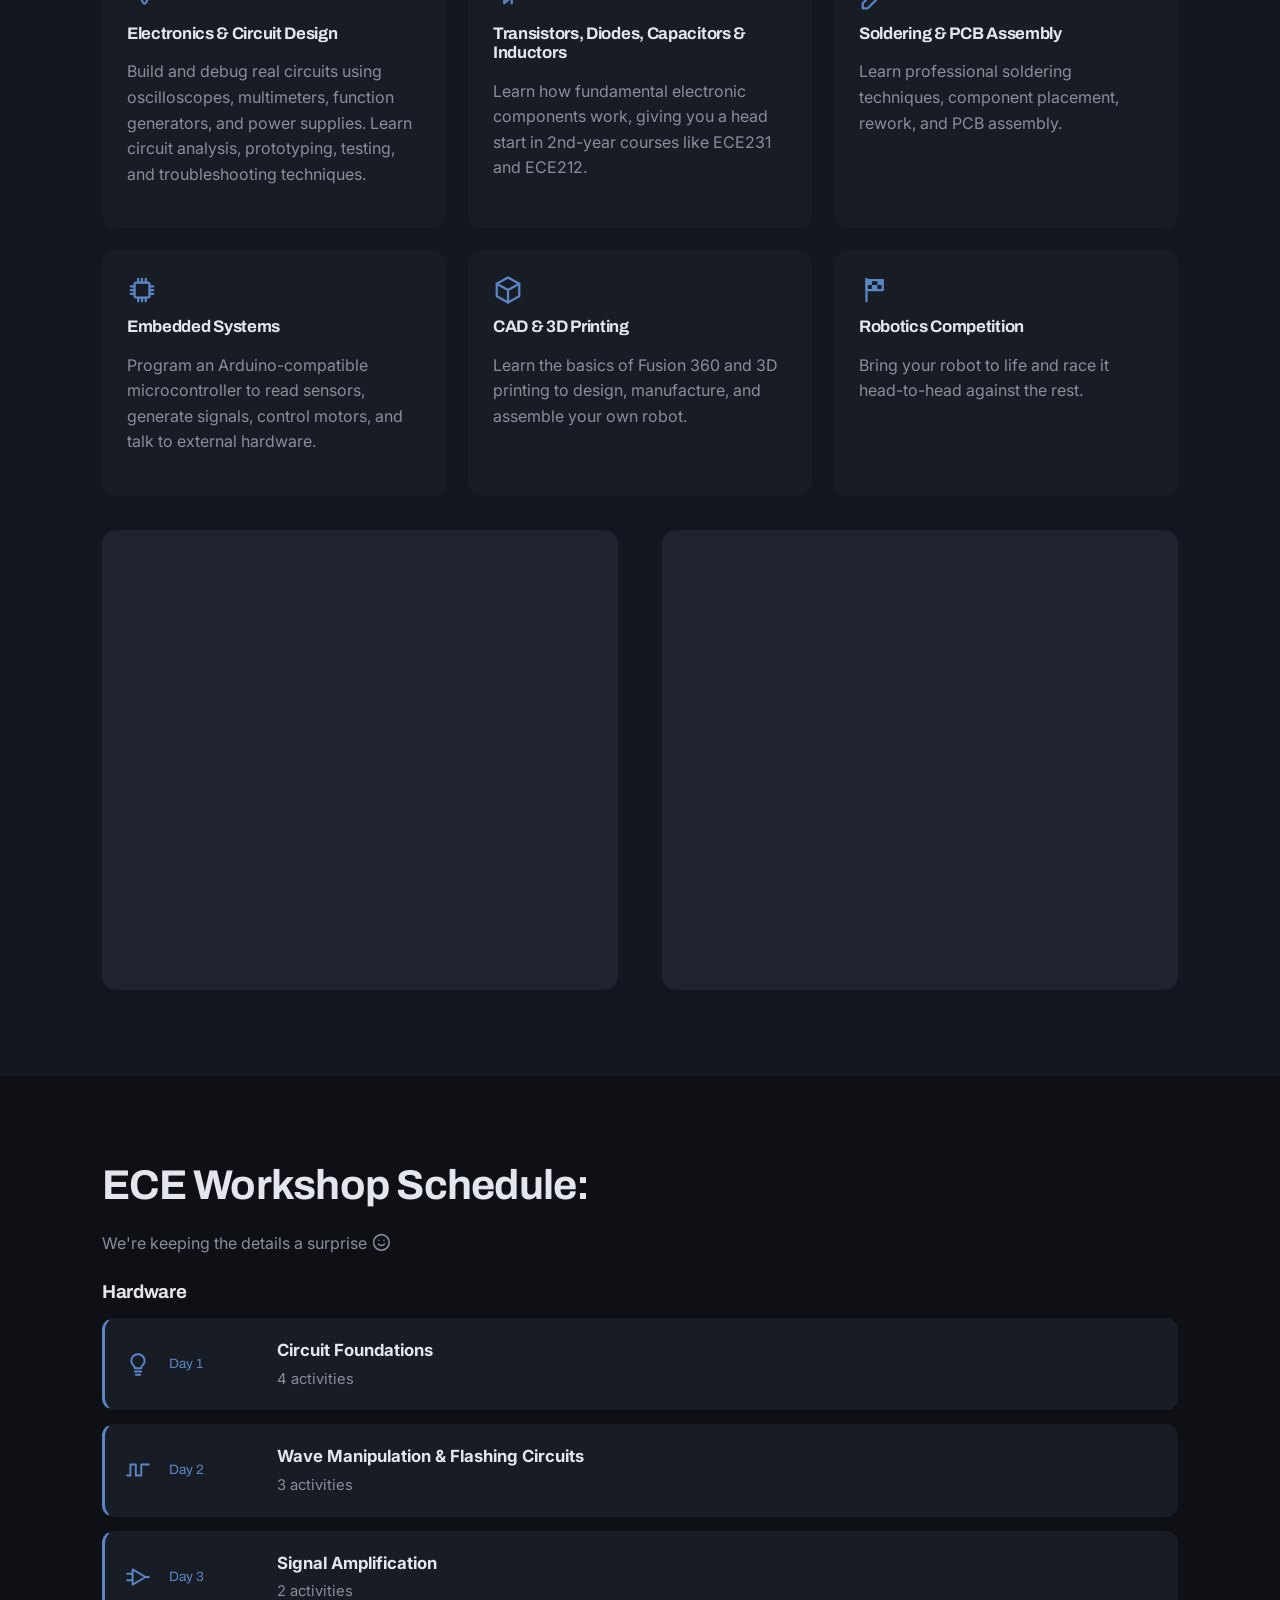
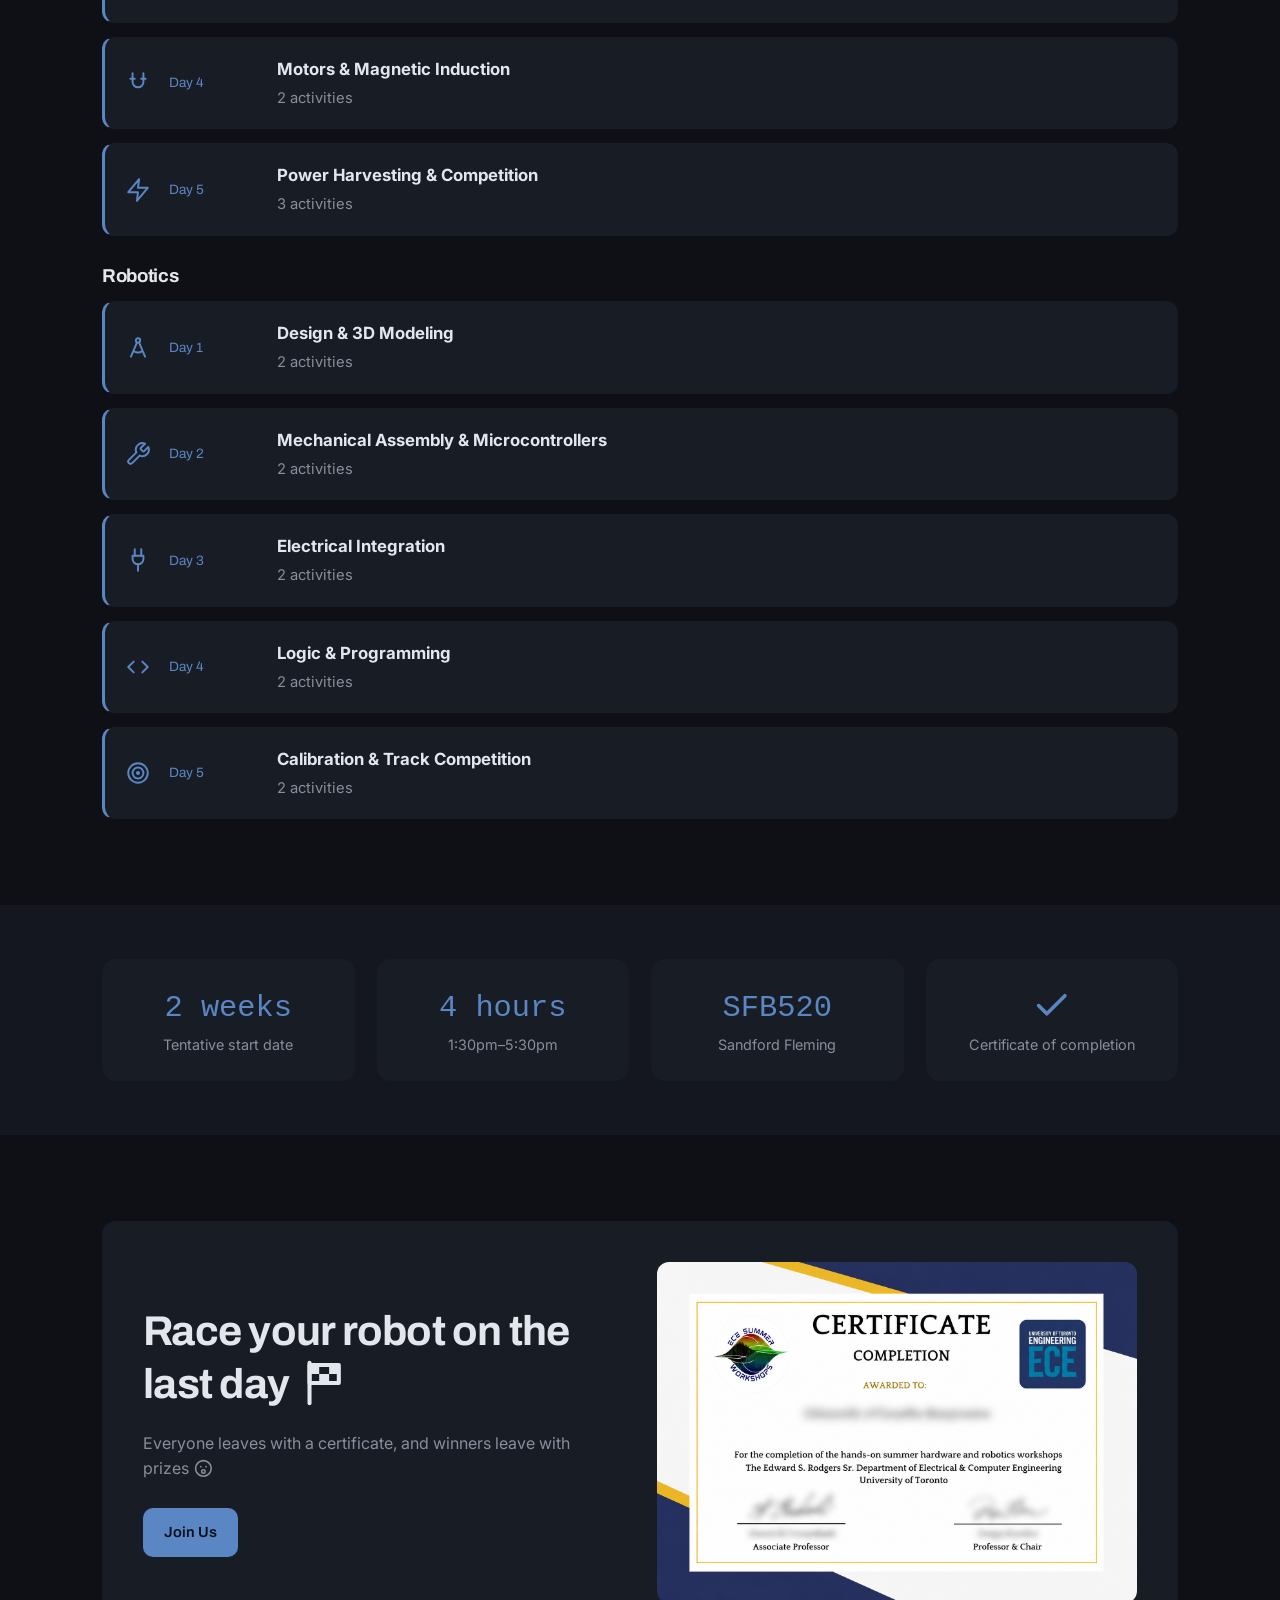
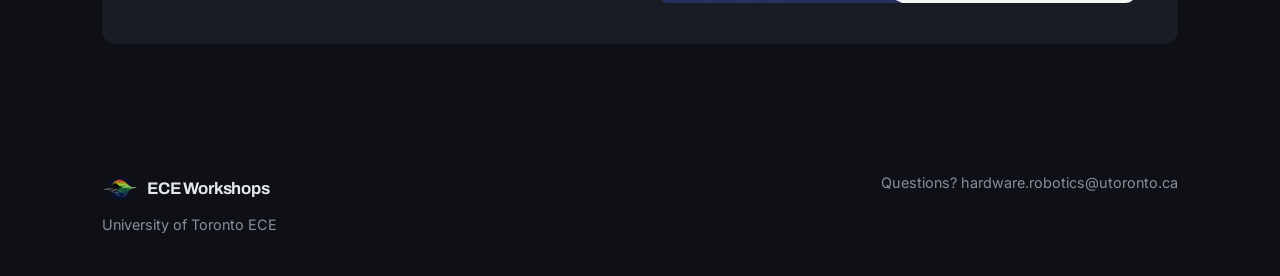
==== commit da3d184a: "fixed gallery feature to show images one at a time, tweaked some buttons function and higlighting" ====
--- a/index.html
+++ b/index.html
@@ -41,7 +41,8 @@
         <a href="#learn">What you'll learn</a>
         <a href="#schedule">Schedule</a>
         <a href="#prizes">Prizes</a>
-        <a href="login.html">Login</a>
+        <a href="gallery.html">Gallery</a>
+        <a href="login.html">Access portal</a>
       </div>
       <div class="nav-right">
         <button id="themeBtn" class="theme-btn" type="button" aria-label="Toggle theme">
@@ -128,6 +129,23 @@
       <img class="media photo" src="assets/gallery/class-closeup.jpeg" alt="Working at the bench" />
       <img class="media photo" src="assets/gallery/robot-closeup.png" alt="A finished robot" />
       <img class="media photo" src="assets/gallery/class-2.jpeg" alt="The workshop in action" />
+    </div>
+
+    <!-- little burst lines on both sides to pull the eye in -->
+    <div class="wrap reveal gal-cta" style="margin-top:18px">
+      <svg class="cta-lines" viewBox="0 0 24 24" fill="none" stroke="currentColor" stroke-width="2"
+        stroke-linecap="round" aria-hidden="true">
+        <path d="M10 12H2" />
+        <path d="M11 7L4 3" />
+        <path d="M11 17l-7 4" />
+      </svg>
+      <a class="btn btn-ghost" href="gallery.html">See more in the gallery</a>
+      <svg class="cta-lines flip" viewBox="0 0 24 24" fill="none" stroke="currentColor" stroke-width="2"
+        stroke-linecap="round" aria-hidden="true">
+        <path d="M10 12H2" />
+        <path d="M11 7L4 3" />
+        <path d="M11 17l-7 4" />
+      </svg>
     </div>
   </section>
 
@@ -417,8 +435,6 @@
         <div>University of Toronto ECE</div>
       </div>
       <div>
-        <div><a href="login.html">Student login</a></div>
-        <div><a href="instructor.html">Instructor portal</a></div>
         <div>Questions? hardware.robotics@utoronto.ca</div>
       </div>
     </div>
--- a/css/style.css
+++ b/css/style.css
@@ -460,6 +460,112 @@
   border-radius: 12px;
 }
 
+/* ---------- 2026 gallery ---------- */
+/* gallery cta on the landing page, burst lines flank the button */
+.gal-cta {
+  display: flex;
+  align-items: center;
+  justify-content: center;
+  gap: 14px;
+}
+.cta-lines {
+  width: 26px;
+  height: 26px;
+  color: var(--accent);
+  flex: none;
+}
+.cta-lines.flip { transform: scaleX(-1); }
+
+/* ---------- gallery viewer ---------- */
+.gv {
+  display: flex;
+  gap: 16px;
+  align-items: stretch;
+}
+.gv-years {
+  display: flex;
+  flex-direction: column;
+  gap: 8px;
+}
+.gv-year {
+  border: none;
+  padding: 12px 18px;
+  border-radius: 10px;
+  background: var(--surface);
+  color: var(--muted);
+  font-family: var(--font-head);
+  font-weight: 600;
+  font-size: .95rem;
+  cursor: pointer;
+}
+.gv-year:hover { color: var(--text); }
+.gv-year.active {
+  background: var(--accent);
+  color: #fff;
+}
+.gv-stage {
+  position: relative;
+  flex: 1;
+  min-width: 0;
+  height: min(66vh, 600px);
+  background: var(--surface);
+  border-radius: var(--radius);
+  display: flex;
+  align-items: center;
+  justify-content: center;
+  overflow: hidden;
+}
+.gv-img {
+  max-width: 100%;
+  max-height: 100%;
+  object-fit: contain;
+  cursor: pointer;
+}
+/* the img reset above sets display:block, which beats the ua hidden rule */
+.gv-img[hidden] { display: none; }
+.gv-arrow {
+  position: absolute;
+  top: 50%;
+  transform: translateY(-50%);
+  width: 42px;
+  height: 42px;
+  border-radius: 50%;
+  border: none;
+  background: var(--surface-2);
+  color: var(--text);
+  display: grid;
+  place-items: center;
+  cursor: pointer;
+  z-index: 2;
+}
+.gv-arrow svg { width: 20px; height: 20px; }
+.gv-arrow:hover {
+  background: var(--accent);
+  color: #fff;
+}
+.gv-prev { left: 14px; }
+.gv-next { right: 14px; }
+.gv-count {
+  position: absolute;
+  right: 14px;
+  bottom: 12px;
+  padding: 4px 10px;
+  border-radius: 8px;
+  background: var(--surface-2);
+  color: var(--muted);
+  font-size: .85rem;
+  z-index: 2;
+}
+.gv-hint {
+  margin-top: 12px;
+  font-size: .88rem;
+}
+@media (max-width: 700px) {
+  .gv { flex-direction: column; }
+  .gv-years { flex-direction: row; }
+  .gv-stage { height: 55vh; }
+}
+
 /* ---------- footer ---------- */
 .footer {
   border-top: 1px solid var(--border);
